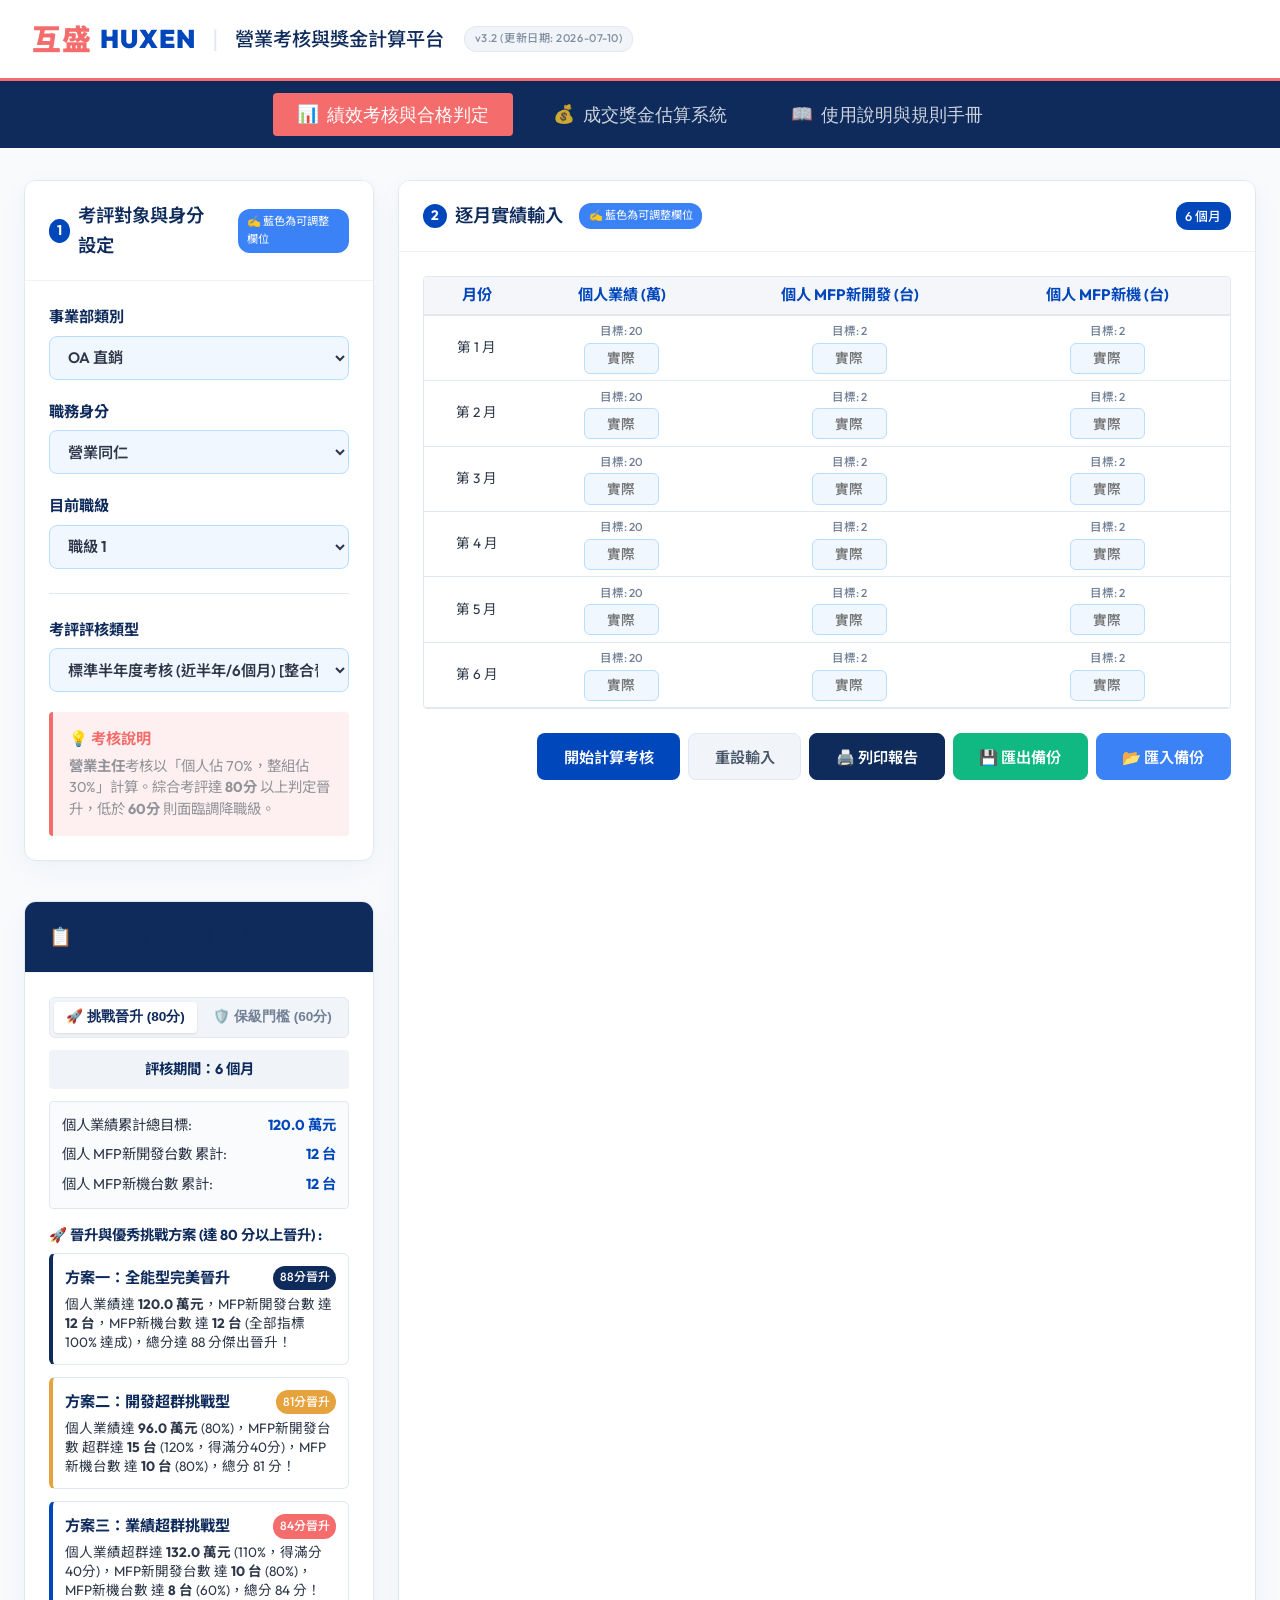
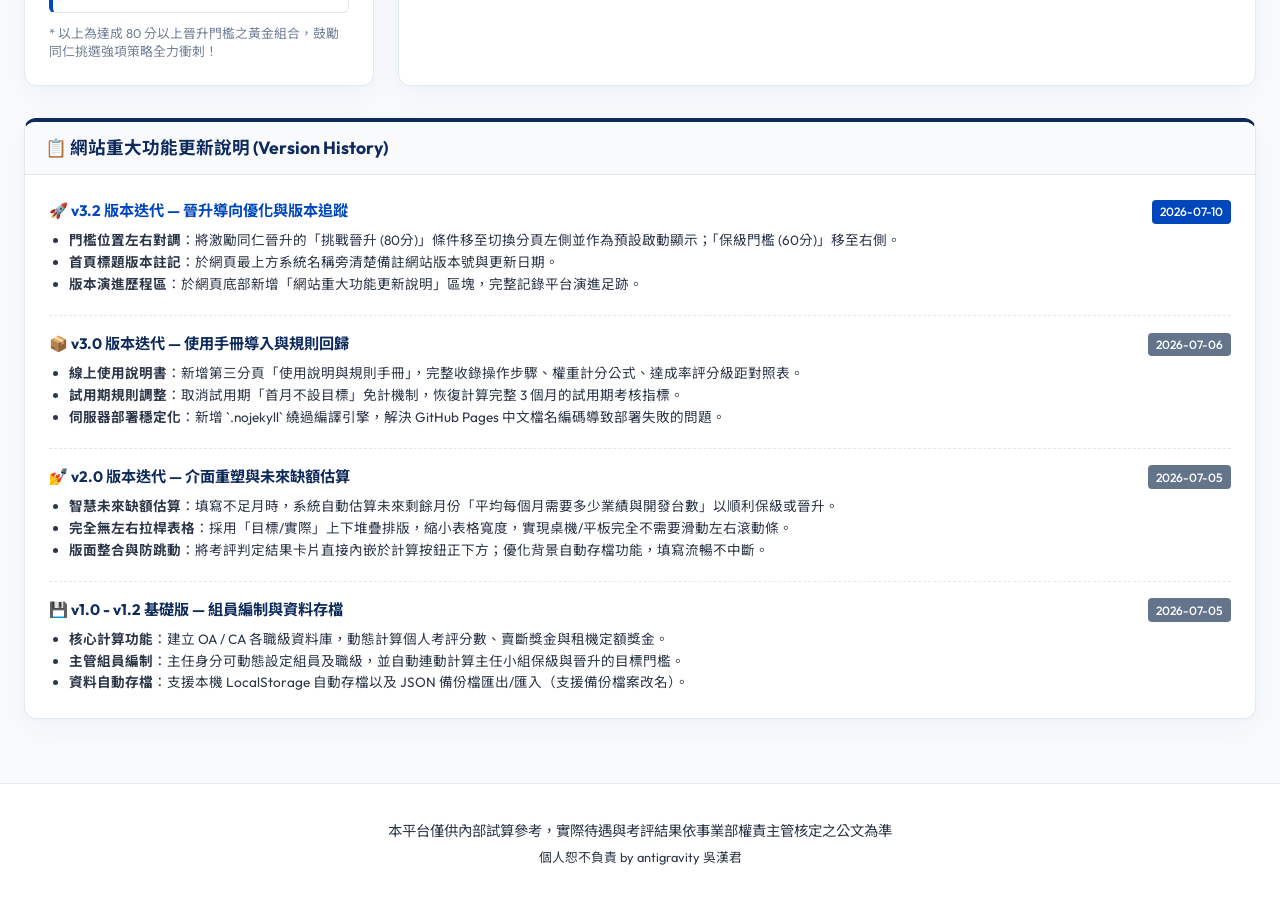
==== index.html @ 04dc38e5 "Feature: Color-code input/dropdown fields with soft blue background and borders, and add editable ba" ====
<!DOCTYPE html>
<html lang="zh-TW">
<head>
  <meta charset="UTF-8">
  <meta name="viewport" content="width=device-width, initial-scale=1.0">
  <title>互盛 HUXEN | 營業同仁成交獎金與績效考核計算平台</title>
  <!-- Google Fonts: Outfit & Noto Sans TC -->
  <link rel="preconnect" href="https://fonts.googleapis.com">
  <link rel="preconnect" href="https://fonts.gstatic.com" crossorigin>
  <link href="https://fonts.googleapis.com/css2?family=Noto+Sans+TC:wght@400;500;700&family=Outfit:wght@400;600;800&display=swap" rel="stylesheet">

  <!-- Vanilla CSS Stylesheet -->
  <link rel="stylesheet" href="style.css">
</head>
<body>

  <!-- Header -->
  <header class="app-header">
    <div class="header-container">
      <div class="brand">
        <!-- Aurora / Huxen Red & Blue Styled Logo -->
        <span class="logo-huxen">互盛</span>
        <span class="logo-group">HUXEN</span>
        <span class="logo-divider">|</span>
        <span class="logo-title">營業考核與獎金計算平台</span>
        <span class="logo-version">v3.2 (更新日期: 2026-07-10)</span>
      </div>
    </div>
  </header>


  <!-- Navigation Tabs -->
  <nav class="app-tabs">
    <button class="tab-btn active" onclick="switchTab('appraisal')">
      <span class="tab-icon">📊</span> 績效考核與合格判定
    </button>
    <button class="tab-btn" onclick="switchTab('commission')">
      <span class="tab-icon">💰</span> 成交獎金估算系統
    </button>
    <button class="tab-btn" onclick="switchTab('guide')">
      <span class="tab-icon">📖</span> 使用說明與規則手冊
    </button>
  </nav>


  <main class="app-content">
    
    <!-- Tab 1: Performance Appraisal -->
    <section id="tab-appraisal" class="tab-section active">
      <div class="grid-container">
        
        <!-- Left Panel Container (Stacks multiple cards) -->
        <div class="left-panel">
          <!-- Card 1: Configuration -->
          <div class="card config-card">
            <div class="card-header">
              <h3><span class="header-num">1</span> 考評對象與身分設定 <span class="badge" style="background-color: #3b82f6; font-size: 0.7rem; margin-left: 0.5rem; font-weight: normal; vertical-align: middle;">✍️ 藍色為可調整欄位</span></h3>
            </div>
            <div class="card-body">
              <!-- Channel / Role -->
              <div class="form-group">
                <label for="appr-channel">事業部類別</label>
                <select id="appr-channel" onchange="onAppraisalConfigChange()">
                  <option value="OA">OA 直銷</option>
                  <option value="CA">CA 直銷</option>
                </select>
              </div>
              
              <div class="form-group">
                <label for="appr-role">職務身分</label>
                <select id="appr-role" onchange="onAppraisalConfigChange()">
                  <option value="sales">營業同仁</option>
                  <option value="supervisor">營業主任</option>
                </select>
              </div>

              <div class="form-group">
                <label for="appr-level">目前職級</label>
                <select id="appr-level" onchange="onAppraisalConfigChange()">
                  <!-- Dynamic based on role -->
                </select>
              </div>

              <!-- Supervisor Team Members Config (Only visible when role is supervisor) -->
              <div id="supervisor-team-config-wrap" style="display: none; margin-top: 1.25rem;">
                <label style="display: block; font-weight: 700; margin-bottom: 0.5rem; color: var(--navy); font-size: 0.95rem;">營業組員編制設定</label>
                <div id="team-members-list" style="display: flex; flex-direction: column; gap: 0.5rem; margin-bottom: 0.75rem;">
                  <!-- Dynamic Member Rows -->
                </div>
                <button type="button" class="btn btn-secondary" onclick="addTeamMember()" style="padding: 0.35rem 0.75rem; font-size: 0.85rem; width: 100%;">＋ 新增組員 / 缺編</button>
              </div>

              <hr class="divider">


              <!-- Evaluation Mode -->
              <div class="form-group">
                <label for="appr-mode">考評評核類型</label>
                <select id="appr-mode" onchange="onAppraisalConfigChange()">
                  <option value="standard-6m">標準半年度考核 (近半年/6個月) [整合晉升與調降]</option>
                  <option value="promotion-sup">同仁晉升主任 (近三個月/3個月)</option>
                  <option value="probation">新員試用期評核 (近三個月/3個月)</option>
                </select>
              </div>


              <div class="note-box alert-note">
                <h4>💡 考核說明</h4>
                <p><strong>營業主任</strong>考核以「個人佔 70%，整組佔 30%」計算。綜合考評達 <strong>80分</strong> 以上判定晉升，低於 <strong>60分</strong> 則面臨調降職級。</p>
              </div>
            </div>
          </div>

          <!-- Card 2: Passing Condition Reference (Avoid Demotion) -->
          <div class="card ref-card mt-3">
            <div class="card-header bg-navy text-white">
              <h3>📋 考評指標合格與挑戰門檻</h3>
            </div>
            <div class="card-body" id="pass-conditions-content">
              <!-- Dynamically populated by JS -->
            </div>
          </div>
        </div>


        <!-- Middle input panel -->
        <div class="card input-card">
          <div class="card-header">
            <h3><span class="header-num">2</span> 逐月實績輸入 <span class="badge" style="background-color: #3b82f6; font-size: 0.7rem; margin-left: 0.5rem; font-weight: normal; vertical-align: middle;">✍️ 藍色為可調整欄位</span></h3>
            <span class="badge" id="month-count-badge">6 個月</span>
          </div>
          <div class="card-body">
            <span class="mobile-scroll-tip">👈 手機版可左右滑動表格輸入實績 👉</span>

            <div class="scroll-wrapper">
              <table class="input-table" id="appr-input-table">
                <thead>
                  <tr id="table-header-row">
                    <!-- Dynamic Headers -->
                  </tr>
                </thead>
                <tbody id="appr-input-tbody">
                  <!-- Dynamic Input Rows -->
                </tbody>
              </table>
            </div>

            <div class="action-bar" style="display: flex; align-items: center; gap: 0.5rem; flex-wrap: wrap;">
              <button class="btn btn-primary" onclick="calculateAppraisal()">開始計算考核</button>
              <button class="btn btn-secondary" onclick="resetAppraisalForm()">重設輸入</button>
              <button type="button" class="btn" onclick="window.print()" style="background-color: var(--navy); color: #ffffff; border-color: var(--navy); transform: none; box-shadow: none;">🖨️ 列印報告</button>
              <button type="button" class="btn btn-backup-export" onclick="exportDataToFile()">💾 匯出備份</button>
              <button type="button" class="btn btn-backup-import" onclick="triggerImportFile()">📂 匯入備份</button>
              <input type="file" id="import-file-input" style="display: none;" accept=".json" onchange="importDataFromFile(event)">
              <span id="save-status-msg" style="font-size: 0.85rem; color: #10b981; margin-left: 1rem; align-self: center; font-weight: bold; display: none;">✓ 已自動存檔</span>
            </div>

            <!-- Appraisal Result Area (Embedded directly below action buttons) -->
            <div id="appr-result-area" style="display: none; margin-top: 2rem; border-top: 1.5px solid var(--border-color); padding-top: 1.5rem;">
              <h3 style="margin-bottom: 1.5rem; color: var(--navy); font-size: 1.2rem; font-weight: 700; display: flex; align-items: center; gap: 0.5rem;">
                <span class="header-num" style="background-color: var(--brand-blue); color: white; border-radius: 50%; width: 24px; height: 24px; display: inline-flex; align-items: center; justify-content: center; font-size: 0.9rem;">3</span> 考評判定結果
              </h3>
              
              <!-- Score dashboard -->
              <div class="score-dashboard">
                <div class="score-circle">
                  <span class="score-val" id="res-total-score">0</span>
                  <span class="score-lbl">綜合考核得分</span>
                </div>
                <div class="decision-panel">
                  <div class="decision-title">考評判定結果</div>
                  <div class="decision-badge" id="res-decision-badge">--</div>
                  <div class="decision-desc" id="res-decision-desc"></div>
                </div>
              </div>

              <!-- Score breakdown detail -->
              <h4 class="section-title">指標得分明細</h4>
              <div class="metric-breakdown">
                
                <!-- Metric 1 -->
                <div class="metric-item">
                  <div class="metric-info">
                    <span class="metric-name">1. 業績達成率 (配分 40%)</span>
                    <span class="metric-score" id="res-m1-score">0 / 40 分</span>
                  </div>
                  <div class="metric-progress-container">
                    <div class="metric-progress-bar bg-blue" id="res-m1-progress" style="width: 0%"></div>
                  </div>
                  <div class="metric-details">
                    目標累計: <span id="res-m1-target">0</span> 萬 | 實際累計: <span id="res-m1-actual">0</span> 萬 (達成率: <span id="res-m1-rate">0%</span>)
                  </div>
                </div>

                <!-- Metric 2 -->
                <div class="metric-item">
                  <div class="metric-info">
                    <span class="metric-name" id="res-m2-name">2. MFP新開發台數達成率 (配分 40%)</span>
                    <span class="metric-score" id="res-m2-score">0 / 40 分</span>
                  </div>
                  <div class="metric-progress-container">
                    <div class="metric-progress-bar bg-orange" id="res-m2-progress" style="width: 0%"></div>
                  </div>
                  <div class="metric-details">
                    目標累計: <span id="res-m2-target">0</span> 台 | 實際累計: <span id="res-m2-actual">0</span> 台 (達成率: <span id="res-m2-rate">0%</span>)
                  </div>
                </div>

                <!-- Metric 3 -->
                <div class="metric-item">
                  <div class="metric-info">
                    <span class="metric-name" id="res-m3-name">3. MFP新機台數達成率 (配分 20%)</span>
                    <span class="metric-score" id="res-m3-score">0 / 20 分</span>
                  </div>
                  <div class="metric-progress-container">
                    <div class="metric-progress-bar bg-red" id="res-m3-progress" style="width: 0%"></div>
                  </div>
                  <div class="metric-details">
                    目標累計: <span id="res-m3-target">0</span> 台 | 實際累計: <span id="res-m3-actual">0</span> 台 (達成率: <span id="res-m3-rate">0%</span>)
                  </div>
                </div>

              </div>

              <!-- Weighted Breakdown (for supervisor) -->
              <div id="supervisor-weight-panel" class="note-box info-note" style="display: none;">
                <h4>👥 營業主任小組加權明細</h4>
                <p>個人考評分數: <strong id="res-personal-score">0</strong> 分 (權重 70% = <span id="res-personal-weighted">0</span> 分)</p>
                <p>小組考評分數: <strong id="res-group-score">0</strong> 分 (權重 30% = <span id="res-group-weighted">0</span> 分)</p>
                <p class="small text-muted">* 小組目標與實際為各月份組員(含主任)總和。</p>
              </div>

              <!-- Minimum Condition Checklist -->
              <h4 class="section-title">合格條件檢核</h4>
              <ul class="checklist">
                <li id="chk-score-80">
                  <span class="chk-icon"></span> 晉升標準: 近期分數達 80 分以上 (現狀: <span id="chk-score-80-val">0</span> 分)
                </li>
                <li id="chk-score-60">
                  <span class="chk-icon"></span> 降級警示: 分數低於 60 分將面臨降級 (現狀: <span id="chk-score-60-val">0</span> 分)
                </li>
                <li id="chk-probation-pass" style="display: none;">
                  <span class="chk-icon"></span> 試用正式任用: 分數達 80 分以上 (現狀: <span id="chk-prob-score-val">0</span> 分)
                </li>
              </ul>

              <!-- Future requirements estimation (only visible when partially filled) -->
              <div id="future-estimation-panel" style="display: none; margin-top: 1.5rem; padding: 1.25rem; background-color: #ecf5ff; border: 1px solid #dcdfe6; border-radius: 8px; border-left: 4px solid var(--brand-blue);">
                <h4 style="color: var(--brand-blue); margin-bottom: 0.5rem; display: flex; align-items: center; gap: 0.3rem; font-size: 1rem; font-weight: 600;">
                  <span>🔮 未來月份業績與台數缺額預估</span>
                </h4>
                <p style="font-size: 0.85rem; color: var(--text-dark); margin-bottom: 0.75rem;">
                  您目前已填寫了 <strong id="est-filled-months" class="text-primary" style="color: var(--brand-blue);">0</strong> 個月實績，剩餘 <strong id="est-rem-months" class="text-primary" style="color: var(--brand-blue);">0</strong> 個月。若要達到目標，剩餘月份平均每月需達成：
                </p>
                
                <div style="overflow-x: auto;">
                  <table style="width: 100%; border-collapse: collapse; font-size: 0.85rem; text-align: left; min-width: 500px;">
                    <thead>
                      <tr style="border-bottom: 2px solid #cbd5e1;">
                        <th style="padding: 0.5rem 0.2rem; color: var(--navy); font-weight: 600;">預估達成目標</th>
                        <th style="padding: 0.5rem 0.2rem; text-align: right; color: var(--brand-blue); font-weight: 600;">個人月均業績</th>
                        <th style="padding: 0.5rem 0.2rem; text-align: right; color: var(--brand-blue); font-weight: 600;">個人月均新開發</th>
                        <th style="padding: 0.5rem 0.2rem; text-align: right; color: var(--brand-blue); font-weight: 600;">個人月均新機</th>
                        <th class="est-group-th" style="padding: 0.5rem 0.2rem; text-align: right; color: var(--navy); font-weight: 600;">小組月均業績</th>
                        <th class="est-group-th" style="padding: 0.5rem 0.2rem; text-align: right; color: var(--navy); font-weight: 600;">小組月均新開發</th>
                        <th class="est-group-th" style="padding: 0.5rem 0.2rem; text-align: right; color: var(--navy); font-weight: 600;">小組月均新機</th>
                      </tr>
                    </thead>
                    <tbody>
                      <tr style="border-bottom: 1px solid #e2e8f0;">
                        <td style="padding: 0.6rem 0.2rem; font-weight: bold; color: var(--brand-blue);">🎯 100% 滿分目標</td>
                        <td style="padding: 0.6rem 0.2rem; text-align: right; font-weight: bold;" id="est-100-s-sales">0 萬</td>
                        <td style="padding: 0.6rem 0.2rem; text-align: right; font-weight: bold;" id="est-100-s-dev">0 台</td>
                        <td style="padding: 0.6rem 0.2rem; text-align: right; font-weight: bold;" id="est-100-s-mach">0 台</td>
                        <td class="est-group-td" style="padding: 0.6rem 0.2rem; text-align: right; font-weight: bold;" id="est-100-g-sales">0 萬</td>
                        <td class="est-group-td" style="padding: 0.6rem 0.2rem; text-align: right; font-weight: bold;" id="est-100-g-dev">0 台</td>
                        <td class="est-group-td" style="padding: 0.6rem 0.2rem; text-align: right; font-weight: bold;" id="est-100-g-mach">0 台</td>
                      </tr>
                      <tr>
                        <td style="padding: 0.6rem 0.2rem; font-weight: bold; color: #e11d48;">🛡️ 60分 保級基本線 (均衡型)</td>
                        <td style="padding: 0.6rem 0.2rem; text-align: right; font-weight: bold; color: #e11d48;" id="est-60-s-sales">0 萬</td>
                        <td style="padding: 0.6rem 0.2rem; text-align: right; font-weight: bold; color: #e11d48;" id="est-60-s-dev">0 台</td>
                        <td style="padding: 0.6rem 0.2rem; text-align: right; font-weight: bold; color: #e11d48;" id="est-60-s-mach">0 台</td>
                        <td class="est-group-td" style="padding: 0.6rem 0.2rem; text-align: right; font-weight: bold; color: #e11d48;" id="est-60-g-sales">0 萬</td>
                        <td class="est-group-td" style="padding: 0.6rem 0.2rem; text-align: right; font-weight: bold; color: #e11d48;" id="est-60-g-dev">0 台</td>
                        <td class="est-group-td" style="padding: 0.6rem 0.2rem; text-align: right; font-weight: bold; color: #e11d48;" id="est-60-g-mach">0 台</td>
                      </tr>
                    </tbody>
                  </table>
                </div>
                <small style="display: block; margin-top: 0.6rem; color: var(--text-muted); font-size: 0.75rem; line-height: 1.4;">
                  * 註：當月只要有輸入任何一個實際數值，即視為該月已填寫；剩餘每月業績若算出來小於 0 則顯示 0 萬；台數皆採無條件進位整數；若為營業主任，小組包含組員與主任目標總加。
                </small>
              </div>

            </div>

          </div>
        </div>


      </div>
    </section>

    <!-- Tab 2: Commission Calculator -->
    <section id="tab-commission" class="tab-section">
      <div class="grid-container">
        
        <!-- Outright Sale Commission Card -->
        <div class="card outright-card">
          <div class="card-header bg-blue text-white">
            <h3>賣斷獎金估算 (單筆實績 x 獎金比率) <span class="badge" style="background-color: #3b82f6; font-size: 0.7rem; margin-left: 0.5rem; font-weight: normal; vertical-align: middle;">✍️ 藍色為可調整欄位</span></h3>
          </div>
          <div class="card-body">
            <div class="scroll-wrapper">
              <table class="item-table" id="outright-table">
                <thead>
                  <tr>
                    <th>交易編號</th>
                    <th>單筆實績 (元)</th>
                    <th>基本獎金比率 (%)</th>
                    <th>新開發顧客另加發比率 (%)</th>
                    <th>實績小計 (元)</th>
                    <th>小計獎金 (元)</th>
                    <th>操作</th>
                  </tr>
                </thead>
                <tbody id="outright-tbody">
                  <!-- Row items inserted dynamically -->
                </tbody>
              </table>
            </div>
            <button class="btn btn-secondary mt-3" onclick="addOutrightRow()">＋ 新增賣斷交易</button>
          </div>
        </div>

        <!-- Rental Commission Card -->
        <div class="card rental-card">
          <div class="card-header bg-orange text-white">
            <h3>租機獎金估算 (現有/新開發顧客定額機型獎金) <span class="badge" style="background-color: #3b82f6; font-size: 0.7rem; margin-left: 0.5rem; font-weight: normal; vertical-align: middle;">✍️ 藍色為可調整欄位</span></h3>
          </div>
          <div class="card-body">
            <div class="scroll-wrapper">
              <table class="item-table" id="rental-table">
                <thead>
                  <tr>
                    <th>交易編號</th>
                    <th>機型類別</th>
                    <th>速度與規格</th>
                    <th>顧客開發類型</th>
                    <th>租期條件</th>
                    <th>數量 (台)</th>
                    <th>單台定額獎金 (元)</th>
                    <th>小計獎金 (元)</th>
                    <th>操作</th>
                  </tr>
                </thead>
                <tbody id="rental-tbody">
                  <!-- Row items inserted dynamically -->
                </tbody>
              </table>
            </div>
            <div class="rental-actions">
              <button class="btn btn-secondary mt-3" onclick="addRentalRow()">＋ 新增租機交易</button>
              <div class="note-box alert-note mt-3">
                <small>⚠️ <strong>備註事項</strong>：大批採購 10 台(含)以上或特殊交易由主管個案核定；租期未達 36 期者，獎金將減半折算。</small>
              </div>
            </div>
          </div>
        </div>

        <!-- Total Commission Dashboard -->
        <div class="card total-card">
          <div class="card-header bg-red text-white">
            <h3>🏆 佣金與獎金總計結果</h3>
          </div>
          <div class="card-body text-center">
            <div class="total-commission-box">
              <div class="total-title">預估同仁成交總獎金</div>
              <div class="total-amount-display">NT$ <span id="com-total-amount">0</span></div>
            </div>
            <hr class="divider">
            <div class="commission-breakdown-summary">
              <p>賣斷交易總數: <strong id="com-outright-count">0</strong> 筆 | 賣斷獎金累計: NT$ <strong id="com-outright-total">0</strong></p>
              <p>租機交易台數: <strong id="com-rental-qty">0</strong> 台 | 租機獎金累計: NT$ <strong id="com-rental-total">0</strong></p>
            </div>
            <div class="action-bar-center mt-4">
              <button class="btn btn-secondary mr-2" onclick="resetCommissionForm()">全部重設</button>
              <button class="btn mr-2" onclick="window.print()" style="background-color: var(--navy); color: #ffffff; border-color: var(--navy); transform: none; box-shadow: none;">🖨️ 列印報告</button>
              <button class="btn btn-primary" onclick="calculateCommission()">計算總成交獎金</button>
            </div>
          </div>
        </div>

      </div>
    </section>

    <!-- Tab 3: Guide & Manual -->
    <section id="tab-guide" class="tab-section">
      <div class="card guide-card" style="max-width: 1000px; margin: 0 auto; margin-bottom: 2rem;">
        <div class="card-header bg-navy text-white">
          <h3>📖 互盛營業考核與獎金計算平台 使用說明書</h3>
        </div>
        <div class="card-body" style="padding: 2rem; line-height: 1.7; color: var(--text-dark);">
          
          <!-- Section 1: Overview -->
          <div style="margin-bottom: 2.5rem;">
            <h4 style="color: var(--brand-blue); border-left: 4px solid var(--brand-blue); padding-left: 0.6rem; font-size: 1.15rem; font-weight: 700; margin-bottom: 0.8rem;">
              🎯 平台設計宗旨
            </h4>
            <p style="font-size: 0.95rem;">
              本計算平台專為<strong>互盛（HUXEN）營業同仁與主管</strong>設計，旨在協助營業考核試算以及日常成交獎金的估算。透過整合級距評分表、提供晉升.合格門檻條件，提供一鍵式的判定與回饋，協助同仁提早規劃業績並掌握薪酬權益。
            </p>
          </div>

          <!-- Section 2: Step-by-Step Guide -->
          <div style="margin-bottom: 2.5rem;">
            <h4 style="color: var(--brand-blue); border-left: 4px solid var(--brand-blue); padding-left: 0.6rem; font-size: 1.15rem; font-weight: 700; margin-bottom: 1rem;">
              🚀 系統使用五步驟
            </h4>
            <div style="display: grid; grid-template-columns: repeat(auto-fit, minmax(280px, 1fr)); gap: 1rem;">
              
              <div class="note-box info-note" style="margin: 0; padding: 1rem; border-radius: 8px; border-left: 4px solid var(--brand-blue);">
                <strong style="color: var(--brand-blue); display: block; margin-bottom: 0.4rem; font-size: 0.95rem; font-weight: 700;">1. 身分與考評設定</strong>
                選擇您的「事業部類別」（OA / CA）、「職務身分」（營業同仁 / 主任）與「職級」，並根據考評目的設定評核類型。
              </div>

              <div class="note-box info-note" style="margin: 0; padding: 1rem; border-radius: 8px; border-left: 4px solid var(--brand-blue);">
                <strong style="color: var(--brand-blue); display: block; margin-bottom: 0.4rem; font-size: 0.95rem; font-weight: 700;">2. 確認保級門檻</strong>
                設定身分後，左方「保級免遭調降合格門檻」卡片會即時呈現出該職級在此考核期內對應的三大保級方案的個人與團隊業績要求。
              </div>

              <div class="note-box info-note" style="margin: 0; padding: 1rem; border-radius: 8px; border-left: 4px solid var(--brand-blue);">
                <strong style="color: var(--brand-blue); display: block; margin-bottom: 0.4rem; font-size: 0.95rem; font-weight: 700;">3. 逐月輸入實際實績</strong>
                在表格中填寫您每個月的「實際」值。上方的「目標」值會自動帶出。輸入時系統會於背景**自動存檔**，且畫面不會跳動。
              </div>

              <div class="note-box info-note" style="margin: 0; padding: 1rem; border-radius: 8px; border-left: 4px solid var(--brand-blue);">
                <strong style="color: var(--brand-blue); display: block; margin-bottom: 0.4rem; font-size: 0.95rem; font-weight: 700;">4. 一鍵計算判定與預估</strong>
                輸入完畢後點擊「開始計算考核」。系統將呈現總分與合格檢核，若填寫未滿期，還會顯示**「未來月份業績台數預估」**。
              </div>

            </div>
          </div>

          <!-- Section 3: Performance Criteria -->
          <div style="margin-bottom: 2.5rem;">
            <h4 style="color: var(--brand-blue); border-left: 4px solid var(--brand-blue); padding-left: 0.6rem; font-size: 1.15rem; font-weight: 700; margin-bottom: 1rem;">
              📊 績效考核計分標準與權重
            </h4>
            
            <div style="background: #f8fafc; padding: 1.25rem; border-radius: 8px; border: 1px solid var(--border-color); margin-bottom: 1.25rem;">
              <strong style="color: var(--navy); display: block; margin-bottom: 0.5rem; font-size: 0.95rem;">⚖️ 權重分配公式：</strong>
              <ul style="margin-left: 1.25rem; font-size: 0.9rem; display: flex; flex-direction: column; gap: 0.4rem; list-style-type: disc;">
                <li><strong>個人指標權重</strong>：業績達成率 (配分 40%)、新開發台數達成率 (配分 40%)、新機台數達成率 (配分 20%)。</li>
                <li><strong>職務身分權重</strong>：
                  <ul style="margin-left: 1.25rem; list-style-type: circle; margin-top: 0.25rem;">
                    <li><strong>營業同仁</strong>：總考核分數 = 個人指標得分。</li>
                    <li><strong>營業主任</strong>：總考核分數 = 個人得分 * 70% + 小組得分 * 30%。(註：小組目標與實際為全組組員之加總)</li>
                  </ul>
                </li>
              </ul>
            </div>

            <div style="overflow-x: auto;">
              <table style="width: 100%; border-collapse: collapse; font-size: 0.85rem; text-align: center; min-width: 600px; border: 1px solid var(--border-color);">
                <thead>
                  <tr style="background-color: var(--navy); color: white; font-weight: bold;">
                    <th style="padding: 0.6rem;">達成率區間</th>
                    <th style="padding: 0.6rem;">指標一：業績得分 (配分 40)</th>
                    <th style="padding: 0.6rem;">指標二：新開發得分 (配分 40)</th>
                    <th style="padding: 0.6rem;">指標三：新機得分 (配分 20)</th>
                  </tr>
                </thead>
                <tbody>
                  <tr style="border-bottom: 1px solid #e2e8f0;">
                    <td style="padding: 0.6rem; font-weight: bold;">超額達成 (110%~120%+)</td>
                    <td style="padding: 0.6rem; color: var(--brand-blue); font-weight: bold;">40 分 (達成率 &ge; 110%)</td>
                    <td style="padding: 0.6rem; color: var(--brand-blue); font-weight: bold;">40 分 (達成率 &ge; 120%)</td>
                    <td style="padding: 0.6rem; color: var(--brand-blue); font-weight: bold;">20 分 (達成率 &ge; 120%)</td>
                  </tr>
                  <tr style="border-bottom: 1px solid #e2e8f0; background-color: #f8fafc;">
                    <td style="padding: 0.6rem; font-weight: bold;">100% 完美達成</td>
                    <td style="padding: 0.6rem;">35 分</td>
                    <td style="padding: 0.6rem;">35 分</td>
                    <td style="padding: 0.6rem;">18 分</td>
                  </tr>
                  <tr style="border-bottom: 1px solid #e2e8f0;">
                    <td style="padding: 0.6rem; font-weight: bold;">80% ~ 90% 區間</td>
                    <td style="padding: 0.6rem;">30 分 (90%) / 25 分 (80%)</td>
                    <td style="padding: 0.6rem;">30 分 (80%)</td>
                    <td style="padding: 0.6rem;">16 分 (80%)</td>
                  </tr>
                  <tr style="border-bottom: 1px solid #e2e8f0; background-color: #f8fafc;">
                    <td style="padding: 0.6rem; font-weight: bold;">60% ~ 70% 區間</td>
                    <td style="padding: 0.6rem; color: #e11d48;">20 分 (未達 80%)</td>
                    <td style="padding: 0.6rem;">25 分 (60%)</td>
                    <td style="padding: 0.6rem;">14 分 (60%)</td>
                  </tr>
                  <tr style="border-bottom: 1px solid #e2e8f0;">
                    <td style="padding: 0.6rem; font-weight: bold;">未達 60% 門檻</td>
                    <td style="padding: 0.6rem; color: #e11d48; font-weight: bold;">20 分 (未達 80% 皆為最低得分)</td>
                    <td style="padding: 0.6rem; color: #e11d48; font-weight: bold;">20 分 (未達 60%)</td>
                    <td style="padding: 0.6rem; color: #e11d48; font-weight: bold;">12 分 (未達 60%)</td>
                  </tr>
                </tbody>
              </table>
            </div>
          </div>

          <!-- Section 4: Backup Policies -->
          <div style="margin-bottom: 1.5rem;">
            <h4 style="color: var(--brand-blue); border-left: 4px solid var(--brand-blue); padding-left: 0.6rem; font-size: 1.15rem; font-weight: 700; margin-bottom: 0.8rem;">
              💾 資料備份、還原與隱私安全
            </h4>
            <p style="font-size: 0.95rem; margin-bottom: 0.6rem;">
              為了最大化便利性與資料安全，平台採用以下備份機制：
            </p>
            <ul style="margin-left: 1.25rem; font-size: 0.9rem; display: flex; flex-direction: column; gap: 0.4rem; list-style-type: disc;">
              <li><strong>瀏覽器自動存檔</strong>：只要您輸入任何資料，系統便會自動將其保存在您的本機瀏覽器（LocalStorage）中。即使您關閉瀏覽器或重新整理，資料也不會遺失。</li>
              <li><strong>JSON 檔案備份與還原</strong>：點擊「匯出備份」即可將目前輸入的所有考評與獎金數據下載為一個備份檔案（.json）。下次使用時點選「匯入備份」即可完美復原。</li>
              <li><strong>完美支援檔案改名</strong>：為了方便檔案管理，您可以自由更改匯出的備份檔案名稱（例如改為 `2026-07_Jeff特考.json`），系統在匯入時依然能夠完美解析資料。</li>
              <li><strong>100% 隱私保護</strong>：本系統為純前端應用程式，所有計算與存檔皆在您自己的電腦瀏覽器中完成，**絕不會上傳任何個資或業績數據至任何外部伺服器**，請放心使用。</li>
            </ul>
          </div>

        </div>
      </div>
    </section>

  </main>

  <!-- Version Changelog Section -->
  <section class="changelog-section" style="max-width: 1400px; margin: 0 auto 3rem auto; padding: 0 1.5rem;">
    <div class="card" style="border-top: 4px solid var(--navy);">
      <div class="card-header bg-light" style="background-color: #f8fafc; border-bottom: 1px solid var(--border-color); padding: 0.75rem 1.25rem;">
        <h3 style="font-size: 1.1rem; color: var(--navy); display: flex; align-items: center; gap: 0.5rem; margin: 0; font-weight: 700;">
          📋 網站重大功能更新說明 (Version History)
        </h3>
      </div>
      <div class="card-body" style="padding: 1.5rem; font-size: 0.85rem; line-height: 1.6; color: var(--text-dark);">
        <div class="changelog-timeline" style="display: flex; flex-direction: column; gap: 1.25rem;">
          
          <div class="changelog-item">
            <div style="display: flex; justify-content: space-between; align-items: center; margin-bottom: 0.4rem;">
              <strong style="font-size: 0.95rem; color: var(--brand-blue); font-weight: 700;">🚀 v3.2 版本迭代 — 晉升導向優化與版本追蹤</strong>
              <span class="badge" style="background-color: var(--brand-blue); color: white; padding: 0.15rem 0.5rem; border-radius: 4px; font-weight: 500; font-size: 0.75rem;">2026-07-10</span>
            </div>
            <ul style="margin-left: 1.25rem; list-style-type: disc;">
              <li><strong>門檻位置左右對調</strong>：將激勵同仁晉升的「挑戰晉升 (80分)」條件移至切換分頁左側並作為預設啟動顯示；「保級門檻 (60分)」移至右側。</li>
              <li><strong>首頁標題版本註記</strong>：於網頁最上方系統名稱旁清楚備註網站版本號與更新日期。</li>
              <li><strong>版本演進歷程區</strong>：於網頁底部新增「網站重大功能更新說明」區塊，完整記錄平台演進足跡。</li>
            </ul>
          </div>

          <div class="changelog-item" style="border-top: 1px dashed #e2e8f0; padding-top: 1rem;">
            <div style="display: flex; justify-content: space-between; align-items: center; margin-bottom: 0.4rem;">
              <strong style="font-size: 0.95rem; color: var(--navy); font-weight: 700;">📦 v3.0 版本迭代 — 使用手冊導入與規則回歸</strong>
              <span class="badge" style="background-color: #64748b; color: white; padding: 0.15rem 0.5rem; border-radius: 4px; font-weight: 500; font-size: 0.75rem;">2026-07-06</span>
            </div>
            <ul style="margin-left: 1.25rem; list-style-type: disc;">
              <li><strong>線上使用說明書</strong>：新增第三分頁「使用說明與規則手冊」，完整收錄操作步驟、權重計分公式、達成率評分級距對照表。</li>
              <li><strong>試用期規則調整</strong>：取消試用期「首月不設目標」免計機制，恢復計算完整 3 個月的試用期考核指標。</li>
              <li><strong>伺服器部署穩定化</strong>：新增 `.nojekyll` 繞過編譯引擎，解決 GitHub Pages 中文檔名編碼導致部署失敗的問題。</li>
            </ul>
          </div>

          <div class="changelog-item" style="border-top: 1px dashed #e2e8f0; padding-top: 1rem;">
            <div style="display: flex; justify-content: space-between; align-items: center; margin-bottom: 0.4rem;">
              <strong style="font-size: 0.95rem; color: var(--navy); font-weight: 700;">💅 v2.0 版本迭代 — 介面重塑與未來缺額估算</strong>
              <span class="badge" style="background-color: #64748b; color: white; padding: 0.15rem 0.5rem; border-radius: 4px; font-weight: 500; font-size: 0.75rem;">2026-07-05</span>
            </div>
            <ul style="margin-left: 1.25rem; list-style-type: disc;">
              <li><strong>智慧未來缺額估算</strong>：填寫不足月時，系統自動估算未來剩餘月份「平均每個月需要多少業績與開發台數」以順利保級或晉升。</li>
              <li><strong>完全無左右拉桿表格</strong>：採用「目標/實際」上下堆疊排版，縮小表格寬度，實現桌機/平板完全不需要滑動左右滾動條。</li>
              <li><strong>版面整合與防跳動</strong>：將考評判定結果卡片直接內嵌於計算按鈕正下方；優化背景自動存檔功能，填寫流暢不中斷。</li>
            </ul>
          </div>

          <div class="changelog-item" style="border-top: 1px dashed #e2e8f0; padding-top: 1rem;">
            <div style="display: flex; justify-content: space-between; align-items: center; margin-bottom: 0.4rem;">
              <strong style="font-size: 0.95rem; color: var(--navy); font-weight: 700;">💾 v1.0 - v1.2 基礎版 — 組員編制與資料存檔</strong>
              <span class="badge" style="background-color: #64748b; color: white; padding: 0.15rem 0.5rem; border-radius: 4px; font-weight: 500; font-size: 0.75rem;">2026-07-05</span>
            </div>
            <ul style="margin-left: 1.25rem; list-style-type: disc;">
              <li><strong>核心計算功能</strong>：建立 OA / CA 各職級資料庫，動態計算個人考評分數、賣斷獎金與租機定額獎金。</li>
              <li><strong>主管組員編制</strong>：主任身分可動態設定組員及職級，並自動連動計算主任小組保級與晉升的目標門檻。</li>
              <li><strong>資料自動存檔</strong>：支援本機 LocalStorage 自動存檔以及 JSON 備份檔匯出/匯入（支援備份檔案改名）。</li>
            </ul>
          </div>

        </div>
      </div>
    </div>
  </section>

  <!-- Footer -->
  <footer class="app-footer-bar">
    <div class="footer-container">
      <p>本平台僅供內部試算參考，實際待遇與考評結果依事業部權責主管核定之公文為準</p>
      <p class="small text-muted">個人恕不負責 by antigravity 吳漢君</p>
    </div>
  </footer>


  <!-- Vanilla JS Logic -->
  <script src="app.js"></script>
</body>
</html>
---- style.css ----
/* Style System based on https://www.eosasc.com.tw/ (Huxen / Aurora style) */
@import url('https://fonts.googleapis.com/css2?family=Noto+Sans+TC:wght@400;500;700&family=Outfit:wght@400;600;800&display=swap');

:root {
  --brand-blue: #0047bb;      /* 互盛皇家藍 */
  --brand-red: #f56c6c;       /* 震旦經典紅 (改為更柔和的高雅紅) */
  --brand-red-hover: #dd6161;
  --brand-blue-hover: #003691;
  --navy: #0e2b5c;            /* 深海軍藍 */
  --bg-color: #f8fafc;        /* 淺藍灰背景，增加呼吸感與高級感 */
  --card-bg: #ffffff;
  --text-dark: #2d3748;       /* 柔和深色字 */
  --text-muted: #718096;      /* 輔助文字 */
  --border-color: #e2e8f0;    /* 淺色細框線 */
  --border-radius: 12px;      /* 增加圓角到 12px 使其更柔和 */
  
  --success: #67c23a;         /* 更優雅的綠色 */
  --warning: #e6a23c;         /* 更溫和的橘黃色 */
  --danger: #f56c6c;
  --info: #909399;
}

* {
  box-sizing: border-box;
  margin: 0;
  padding: 0;
}

body {
  font-family: 'Outfit', 'Noto Sans TC', -apple-system, BlinkMacSystemFont, "Segoe UI", Roboto, Helvetica, Arial, sans-serif;
  background-color: var(--bg-color);
  color: var(--text-dark);
  line-height: 1.6;
}


/* Header */
.app-header {
  background-color: #ffffff;
  border-bottom: 3px solid var(--brand-red);
  padding: 1rem 2rem;
  position: sticky;
  top: 0;
  z-index: 100;
  box-shadow: 0 2px 8px rgba(0, 0, 0, 0.06);
}

.header-container {
  max-width: 1400px;
  margin: 0 auto;
  display: flex;
  justify-content: space-between;
  align-items: center;
}

.brand {
  display: flex;
  align-items: center;
  gap: 0.5rem;
}

.logo-huxen {
  color: var(--brand-red);
  font-weight: 900;
  font-size: 1.8rem;
  letter-spacing: 1px;
}

.logo-group {
  color: var(--brand-blue);
  font-weight: 900;
  font-size: 1.6rem;
  letter-spacing: 1px;
}

.logo-divider {
  color: var(--border-color);
  font-size: 1.5rem;
  margin: 0 0.5rem;
}

.logo-title {
  font-weight: 500;
  color: var(--navy);
  font-size: 1.2rem;
}

.logo-version {
  font-size: 0.7rem;
  color: rgba(100, 116, 139, 0.8);
  background-color: #f1f5f9;
  border: 1px solid var(--border-color);
  padding: 0.2rem 0.6rem;
  border-radius: 12px;
  margin-left: 0.75rem;
  font-weight: 500;
  display: inline-block;
  vertical-align: middle;
  letter-spacing: 0.05em;
}


.nav-link {
  color: var(--brand-blue);
  text-decoration: none;
  font-weight: 500;
  font-size: 0.95rem;
  transition: color 0.2s;
}

.nav-link:hover {
  color: var(--brand-red);
}

/* Tabs */
.app-tabs {
  background-color: var(--navy);
  display: flex;
  justify-content: center;
  gap: 1rem;
  padding: 0.75rem 1rem;
}

.tab-btn {
  background: transparent;
  border: none;
  color: rgba(255, 255, 255, 0.8);
  padding: 0.6rem 1.5rem;
  font-size: 1.1rem;
  font-weight: 500;
  cursor: pointer;
  border-radius: 4px;
  transition: all 0.3s;
  display: flex;
  align-items: center;
  gap: 0.5rem;
}

.tab-btn:hover {
  color: #ffffff;
  background-color: rgba(255, 255, 255, 0.1);
}

.tab-btn.active {
  color: #ffffff;
  background-color: var(--brand-red);
}

/* Main Layout */
.app-content {
  max-width: 1400px;
  margin: 2rem auto;
  padding: 0 1.5rem;
  min-height: 70vh;
}

.tab-section {
  display: none;
}

.tab-section.active {
  display: block;
  animation: fadeIn 0.4s ease-in-out;
}

@keyframes fadeIn {
  from { opacity: 0; transform: translateY(10px); }
  to { opacity: 1; transform: translateY(0); }
}

/* Grid & Cards */
.grid-container {
  display: grid;
  grid-template-columns: 1fr;
  gap: 1.5rem;
}

/* Tab 1 Grid Structure - Default is vertical stack on mobile */
#tab-appraisal .grid-container {
  grid-template-columns: 1fr;
}

/* Desktop Grid Structure */
@media (min-width: 992px) {
  #tab-appraisal .grid-container {
    grid-template-columns: 350px 1fr;
  }
  
  /* When result is displayed, keep two columns */
  #tab-appraisal.has-result .grid-container {
    grid-template-columns: 350px 1fr;
  }
}


.left-panel {
  display: flex;
  flex-direction: column;
  gap: 1.5rem;
}

/* 保級及格條件樣式 */
/* 參考門檻切換頁籤 */
.ref-tab-toggle {
  display: flex;
  gap: 0.25rem;
  margin-bottom: 0.75rem;
  background-color: #f1f5f9;
  padding: 0.25rem;
  border-radius: 6px;
  border: 1px solid var(--border-color);
}

.ref-tab-btn {
  flex: 1;
  border: none;
  background: none;
  padding: 0.4rem;
  font-size: 0.85rem;
  font-weight: 700;
  color: var(--text-muted);
  border-radius: 4px;
  cursor: pointer;
  transition: all 0.2s ease;
  text-align: center;
}

.ref-tab-btn:hover {
  color: var(--navy);
  background-color: rgba(255, 255, 255, 0.5);
}

.ref-tab-btn.active {
  background-color: #ffffff;
  color: var(--navy);
  box-shadow: 0 1px 3px rgba(0,0,0,0.1);
}

.ref-period-desc {
  font-size: 0.9rem;
  color: var(--navy);
  font-weight: bold;
  background-color: #f0f4f8;
  padding: 0.5rem;
  border-radius: 4px;
  margin-bottom: 0.75rem;
  text-align: center;
}

.ref-target-list {
  list-style: none;
  padding: 0;
  margin-bottom: 1rem;
  font-size: 0.9rem;
  background-color: #fafbfc;
  padding: 0.75rem;
  border: 1px solid var(--border-color);
  border-radius: 4px;
}

.ref-target-list li {
  margin-bottom: 0.4rem;
  display: flex;
  justify-content: space-between;
}

.ref-target-list li:last-child {
  margin-bottom: 0;
}

.ref-target-list strong {
  color: var(--brand-blue);
}

.ref-scheme-card {
  border: 1px solid #e2e8f0;
  border-radius: 6px;
  padding: 0.75rem;
  margin-bottom: 0.75rem;
  background-color: #ffffff;
  transition: transform 0.2s, box-shadow 0.2s;
}

.ref-scheme-card:hover {
  transform: translateY(-2px);
  box-shadow: 0 4px 8px rgba(0, 0, 0, 0.05);
}

.ref-scheme-card.sales-focus {
  border-left: 4px solid var(--brand-blue);
}

.ref-scheme-card.qty-focus {
  border-left: 4px solid var(--warning);
}

.ref-scheme-card.balanced-focus {
  border-left: 4px solid var(--success);
}

.ref-scheme-title {
  font-size: 0.95rem;
  font-weight: bold;
  margin-bottom: 0.3rem;
  color: var(--navy);
  display: flex;
  justify-content: space-between;
}

.ref-scheme-title .badge {
  font-size: 0.75rem;
  padding: 0.1rem 0.4rem;
}

.ref-scheme-desc {
  font-size: 0.85rem;
  color: var(--text-dark);
  line-height: 1.4;
}

.ref-note {
  font-size: 0.8rem;
  color: var(--text-muted);
  line-height: 1.4;
  margin-top: 0.5rem;
}


.card {
  background-color: var(--card-bg);
  border: 1px solid var(--border-color);
  border-radius: var(--border-radius);
  box-shadow: 0 10px 30px rgba(0, 71, 187, 0.04), 0 1px 8px rgba(0, 0, 0, 0.02);
  overflow: hidden;
  display: flex;
  flex-direction: column;
  transition: transform 0.3s ease, box-shadow 0.3s ease;
}

.card-header {
  padding: 1.25rem 1.5rem;
  border-bottom: 1px solid #f0f2f5;
  background-color: #ffffff;
  display: flex;
  justify-content: space-between;
  align-items: center;
}

.card-header h3 {
  font-size: 1.15rem;
  color: var(--navy);
  font-weight: 600;
  display: flex;
  align-items: center;
  gap: 0.5rem;
}

.header-num {
  background-color: var(--brand-blue);
  color: #ffffff;
  width: 24px;
  height: 24px;
  border-radius: 50%;
  display: inline-flex;
  justify-content: center;
  align-items: center;
  font-size: 0.85rem;
  font-weight: 700;
}

.card-body {
  padding: 1.5rem;
  flex: 1;
}

/* Form Styles */
.form-group {
  margin-bottom: 1.25rem;
}

.form-group label {
  display: block;
  font-weight: 700;
  margin-bottom: 0.4rem;
  color: var(--navy);
  font-size: 0.95rem;
}

.form-group select,
.form-group input[type="text"],
.form-group input[type="number"] {
  width: 100%;
  padding: 0.65rem 0.85rem;
  border: 1.5px solid #b9ddff;
  border-radius: 8px;
  font-size: 0.95rem;
  outline: none;
  background-color: #f0f7ff;
  color: var(--text-dark);
  font-weight: 600;
  font-family: inherit;
  transition: all 0.2s ease-in-out;
}

.form-group select:hover,
.form-group input[type="text"]:hover,
.form-group input[type="number"]:hover {
  background-color: #e0f0ff;
  border-color: #79bbff;
}

.form-group select:focus,
.form-group input[type="text"]:focus,
.form-group input[type="number"]:focus {
  border-color: var(--brand-blue);
  background-color: #ffffff;
  box-shadow: 0 0 0 3px rgba(0, 71, 187, 0.18);
}


.checkbox-group {
  display: flex;
  align-items: flex-start;
  gap: 0.5rem;
  background-color: #fcf8e3;
  padding: 0.75rem;
  border-radius: 4px;
  border: 1px solid #faebcc;
}

.checkbox-group input[type="checkbox"] {
  margin-top: 0.3rem;
  transform: scale(1.1);
  cursor: pointer;
}

.checkbox-group label {
  cursor: pointer;
  line-height: 1.4;
  font-size: 0.9rem;
}

.divider {
  border: 0;
  border-top: 1px solid var(--border-color);
  margin: 1.5rem 0;
}

/* Tables */
.scroll-wrapper {
  overflow-x: auto;
  margin-bottom: 1rem;
  border: 1px solid var(--border-color);
  border-radius: 4px;
}

.input-table, .item-table {
  width: 100%;
  border-collapse: collapse;
  text-align: left;
  font-size: 0.95rem;
}

.input-table th, .item-table th {
  background-color: #f4f6f9;
  color: var(--brand-blue);
  font-weight: 700;
  padding: 0.8rem 1rem;
  border-bottom: 2px solid var(--border-color);
  white-space: nowrap;
}

.input-table td, .item-table td {
  padding: 0.8rem 1rem;
  border-bottom: 1px solid var(--border-color);
  vertical-align: middle;
}

.input-table tbody tr:hover, .item-table tbody tr:hover {
  background-color: #fafbfc;
}

.input-table input[type="number"],
.item-table input[type="number"],
.item-table select {
  padding: 0.45rem 0.7rem;
  border: 1.5px solid #b9ddff;
  border-radius: 6px;
  width: 100px;
  text-align: right;
  outline: none;
  background-color: #f0f7ff;
  color: var(--text-dark);
  font-weight: 600;
  font-family: inherit;
  transition: all 0.2s ease-in-out;
}

.input-table input[type="number"]:hover,
.item-table input[type="number"]:hover,
.item-table select:hover {
  background-color: #e0f0ff;
  border-color: #79bbff;
}

.input-table input[type="number"]:focus,
.item-table input[type="number"]:focus,
.item-table select:focus {
  border-color: var(--brand-blue);
  background-color: #ffffff;
  box-shadow: 0 0 0 3px rgba(0, 71, 187, 0.18);
}


.input-table input.read-only-target,
.input-table td.read-only-target-td {
  background-color: #f1f3f5;
  color: #718096;
  font-weight: 600;
}

.input-table input.read-only-target {
  border-color: transparent;
  cursor: not-allowed;
}


/* Badge */
.badge {
  background-color: var(--brand-blue);
  color: #ffffff;
  padding: 0.25rem 0.6rem;
  border-radius: 12px;
  font-size: 0.8rem;
  font-weight: 500;
}

/* Note Boxes */
.note-box {
  padding: 1rem;
  border-radius: 4px;
  font-size: 0.9rem;
  margin-top: 1rem;
  line-height: 1.5;
}

.alert-note {
  background-color: #fef0f0;
  border-left: 4px solid var(--brand-red);
  color: #909399;
}

.alert-note h4 {
  color: var(--brand-red);
  font-size: 0.95rem;
  font-weight: 700;
  margin-bottom: 0.3rem;
}

.info-note {
  background-color: #ecf5ff;
  border-left: 4px solid var(--brand-blue);
  color: #606266;
}

.info-note h4 {
  color: var(--brand-blue);
  font-size: 0.95rem;
  font-weight: 700;
  margin-bottom: 0.3rem;
}

/* Buttons */
.btn {
  padding: 0.7rem 1.6rem;
  font-size: 0.95rem;
  font-weight: 600;
  border-radius: 8px;
  cursor: pointer;
  border: 1px solid transparent;
  transition: all 0.25s ease-in-out;
  display: inline-flex;
  align-items: center;
  justify-content: center;
  font-family: inherit;
  gap: 0.5rem;
}

.btn:active {
  transform: scale(0.97);
}

.btn-primary {
  background-color: var(--brand-blue);
  color: #ffffff;
}

.btn-primary:hover {
  background-color: var(--brand-blue-hover);
  transform: translateY(-1px);
  box-shadow: 0 4px 12px rgba(0, 71, 187, 0.15);
}

.btn-secondary {
  background-color: #f1f5f9;
  color: #475569;
  border-color: #e2e8f0;
}

.btn-secondary:hover {
  background-color: #e2e8f0;
  color: #1e293b;
  transform: translateY(-1px);
}

.btn-danger {
  background-color: var(--danger);
  color: #ffffff;
  padding: 0.4rem 0.8rem;
  font-size: 0.85rem;
}

.btn-danger:hover {
  background-color: #a02d22;
}

.action-bar {
  display: flex;
  justify-content: flex-end;
  gap: 1rem;
  margin-top: 1.5rem;
}

.action-bar-center {
  display: flex;
  justify-content: center;
  gap: 1rem;
}

/* Dashboard Score Results */
.result-card {
  grid-column: 1 / -1;
  animation: fadeIn 0.4s ease-in-out;
}

#appr-result-area {
  animation: fadeIn 0.5s ease-out;
}

.bg-navy {
  background-color: var(--navy) !important;
}

.text-white {
  color: #ffffff !important;
}

.score-dashboard {
  display: flex;
  flex-direction: column;
  align-items: center;
  justify-content: center;
  gap: 2rem;
  padding: 1.5rem;
  background-color: #f8fafc;
  border-radius: 8px;
  border: 1px solid var(--border-color);
  margin-bottom: 2rem;
}

@media (min-width: 768px) {
  .score-dashboard {
    flex-direction: row;
    justify-content: space-around;
  }
}

.score-circle {
  width: 160px;
  height: 160px;
  border-radius: 50%;
  background: radial-gradient(circle, #ffffff 60%, #e2e8f0 100%);
  border: 8px solid var(--brand-blue);
  display: flex;
  flex-direction: column;
  justify-content: center;
  align-items: center;
  box-shadow: 0 6px 16px rgba(0, 71, 187, 0.15);
}

.score-val {
  font-size: 3rem;
  font-weight: 900;
  color: var(--brand-blue);
  line-height: 1;
}

.score-lbl {
  font-size: 0.85rem;
  font-weight: 700;
  color: var(--text-muted);
  margin-top: 0.3rem;
}

.decision-panel {
  text-align: center;
  max-width: 350px;
}

.decision-title {
  font-weight: 700;
  color: var(--navy);
  font-size: 1.1rem;
  margin-bottom: 0.5rem;
}

.decision-badge {
  display: inline-block;
  padding: 0.5rem 2rem;
  font-size: 1.8rem;
  font-weight: 900;
  border-radius: 30px;
  color: #ffffff;
  box-shadow: 0 4px 10px rgba(0, 0, 0, 0.1);
  margin-bottom: 0.8rem;
  text-shadow: 1px 1px 2px rgba(0,0,0,0.15);
}

.decision-badge.pass {
  background-color: var(--success);
}

.decision-badge.warning {
  background-color: var(--warning);
}

.decision-badge.fail {
  background-color: var(--danger);
}

.decision-desc {
  font-size: 0.95rem;
  color: var(--text-dark);
  font-weight: 500;
}

/* Metric breakdowns */
.section-title {
  font-size: 1.1rem;
  color: var(--navy);
  border-left: 4px solid var(--brand-red);
  padding-left: 0.5rem;
  margin-bottom: 1.2rem;
  font-weight: 700;
}

.metric-breakdown {
  display: flex;
  flex-direction: column;
  gap: 1.25rem;
  margin-bottom: 2rem;
}

.metric-item {
  background-color: #ffffff;
  border: 1px solid var(--border-color);
  padding: 1rem;
  border-radius: 6px;
}

.metric-info {
  display: flex;
  justify-content: space-between;
  font-weight: 700;
  margin-bottom: 0.5rem;
  font-size: 0.95rem;
}

.metric-score {
  color: var(--brand-blue);
}

.metric-progress-container {
  height: 10px;
  background-color: #e4e7ed;
  border-radius: 5px;
  overflow: hidden;
  margin-bottom: 0.5rem;
}

.metric-progress-bar {
  height: 100%;
  border-radius: 5px;
  transition: width 0.6s ease-in-out;
}

.bg-blue { background-color: var(--brand-blue) !important; }
.bg-orange { background-color: var(--warning) !important; }
.bg-red { background-color: var(--brand-red) !important; }

.metric-details {
  font-size: 0.85rem;
  color: var(--text-muted);
}

/* Checklist */
.checklist {
  list-style: none;
  display: flex;
  flex-direction: column;
  gap: 0.75rem;
}

.checklist li {
  display: flex;
  align-items: center;
  gap: 0.75rem;
  padding: 0.75rem 1rem;
  border-radius: 4px;
  background-color: #fdfdfd;
  border: 1px solid var(--border-color);
  font-weight: 500;
  font-size: 0.95rem;
}

.checklist li.checked-pass {
  border-color: #c2e7b0;
  background-color: #f0f9eb;
  color: var(--success);
}

.checklist li.checked-pass .chk-icon::before {
  content: '✓';
  font-weight: bold;
}

.checklist li.checked-fail {
  border-color: #fbc4c4;
  background-color: #fef0f0;
  color: var(--danger);
}

.checklist li.checked-fail .chk-icon::before {
  content: '✗';
  font-weight: bold;
}

.chk-icon {
  width: 20px;
  height: 20px;
  border-radius: 50%;
  border: 2px solid currentColor;
  display: inline-flex;
  justify-content: center;
  align-items: center;
  font-size: 0.75rem;
}

/* TAB 2 Commission CSS */
#tab-commission .grid-container {
  grid-template-columns: 1fr;
}

@media (min-width: 1024px) {
  #tab-commission .grid-container {
    grid-template-columns: 1fr;
  }
}

.rental-actions {
  display: flex;
  flex-direction: column;
}

.total-commission-box {
  padding: 2rem;
  background-color: #fff5f5;
  border: 2px dashed var(--brand-red);
  border-radius: 8px;
  margin: 1rem auto 2rem;
  max-width: 500px;
}

.total-title {
  font-size: 1.2rem;
  color: var(--navy);
  font-weight: 700;
  margin-bottom: 0.5rem;
}

.total-amount-display {
  font-size: 3rem;
  font-weight: 900;
  color: var(--brand-red);
}

.commission-breakdown-summary {
  font-size: 1.1rem;
  color: var(--text-dark);
}

.commission-breakdown-summary p {
  margin: 0.5rem 0;
}

/* Utility margins */
.mt-3 { margin-top: 1rem !important; }
.mt-4 { margin-top: 1.5rem !important; }
.mr-2 { margin-right: 0.5rem !important; }

/* Footer bar */
.app-footer-bar {
  background-color: #ffffff;
  border-top: 1px solid var(--border-color);
  padding: 2rem 1rem;
  text-align: center;
  margin-top: 4rem;
}

.footer-container p {
  margin: 0.25rem 0;
  font-size: 0.9rem;
}

.small {
  font-size: 0.8rem !important;
}

/* Mobile scroll tip styling */
.mobile-scroll-tip {
  display: none;
  font-size: 0.85rem;
  color: var(--brand-red);
  font-weight: 700;
  margin-top: 0.4rem;
}

@media (max-width: 991px) {
  .mobile-scroll-tip {
    display: inline-block;
    width: 100%;
  }
}

/* Supervisor Team Composition CSS */
.team-member-row {
  display: flex;
  align-items: center;
  gap: 0.5rem;
  background-color: #f8fafc;
  padding: 0.4rem 0.6rem;
  border-radius: 4px;
  border: 1px solid var(--border-color);
}

.team-member-row span {
  font-size: 0.85rem;
  font-weight: bold;
  color: var(--navy);
  white-space: nowrap;
}

.team-member-row select {
  padding: 0.25rem 0.5rem !important;
  font-size: 0.85rem !important;
  height: auto !important;
  width: auto !important;
  flex: 1;
}

.btn-delete-member {
  background: transparent;
  border: none;
  color: var(--brand-red);
  cursor: pointer;
  font-weight: bold;
  font-size: 1.1rem;
  padding: 0 0.25rem;
  line-height: 1;
  transition: color 0.2s;
}

.btn-delete-member:hover {
  color: var(--brand-red-hover);
}

/* Data Backup置底大型卡片樣式 */
.data-backup-card {
  margin-top: 3rem;
  background-color: var(--card-bg);
  border: 1px solid var(--border-color);
  border-radius: var(--border-radius);
  box-shadow: 0 10px 30px rgba(0, 71, 187, 0.04), 0 1px 8px rgba(0, 0, 0, 0.02);
  padding: 2rem;
  text-align: center;
}

.backup-title {
  font-size: 1.2rem;
  font-weight: 600;
  color: var(--navy);
  margin-bottom: 0.5rem;
}

.backup-desc {
  font-size: 0.9rem;
  color: var(--text-muted);
  margin-bottom: 1.5rem;
}

.backup-buttons-group {
  display: flex;
  justify-content: center;
  gap: 1rem;
  flex-wrap: wrap;
}

.btn-backup {
  padding: 0.9rem 2rem !important;
  font-size: 1rem !important;
  min-width: 220px;
  box-shadow: 0 4px 6px rgba(0, 0, 0, 0.04);
}

.btn-backup svg {
  width: 20px;
  height: 20px;
  fill: currentColor;
}

.btn-backup-export {
  background-color: #10b981 !important;
  color: #ffffff !important;
  border-color: #10b981 !important;
}

.btn-backup-export:hover {
  background-color: #059669 !important;
  transform: translateY(-2px);
  box-shadow: 0 8px 16px rgba(16, 185, 129, 0.2);
}

.btn-backup-import {
  background-color: #3b82f6 !important;
  color: #ffffff !important;
  border-color: #3b82f6 !important;
}

.btn-backup-import:hover {
  background-color: #2563eb !important;
  transform: translateY(-2px);
  box-shadow: 0 8px 16px rgba(59, 130, 246, 0.2);
}

.backup-status-text {
  font-size: 0.9rem;
  color: #10b981;
  font-weight: 700;
  display: none;
  align-items: center;
  justify-content: center;
  gap: 0.3rem;
  margin-top: 1rem;
}

.cell-stack {
  display: flex;
  flex-direction: column;
  align-items: center;
  gap: 2px;
}

.target-lbl {
  font-size: 0.72rem;
  color: var(--text-muted);
  font-weight: 500;
  white-space: nowrap;
}

.actual-input {
  width: 75px !important;
  text-align: right;
  font-size: 0.85rem !important;
  padding: 0.35rem 0.5rem !important;
  border-radius: 6px !important;
  background-color: #f0f7ff !important;
  border: 1.5px solid #b9ddff !important;
  color: var(--text-dark) !important;
  font-weight: 600 !important;
  outline: none !important;
  transition: all 0.2s ease-in-out !important;
}

.actual-input:hover {
  background-color: #e0f0ff !important;
  border-color: #79bbff !important;
}

.actual-input:focus {
  background-color: #ffffff !important;
  border-color: var(--brand-blue) !important;
  box-shadow: 0 0 0 3px rgba(0, 71, 187, 0.18) !important;
}


/* 列印專屬排版優化 */
@media print {
  /* 隱藏網頁上無須列印的互動元件與導覽 */
  header,
  nav,
  .left-panel,
  .action-bar,
  .action-bar-center,
  .rental-actions,
  .btn,
  button,
  input[type="file"],
  #save-status-msg,
  .changelog-section,
  footer,
  .item-table th:last-child,
  .item-table td:last-child {
    display: none !important;
  }

  /* 擴展主容器至 100% 滿版 */
  body {
    background-color: #ffffff !important;
    color: #000000 !important;
    font-size: 11pt !important;
    margin: 0 !important;
    padding: 0 !important;
  }

  .app-content {
    max-width: 100% !important;
    width: 100% !important;
    padding: 0 !important;
    margin: 0 !important;
  }

  .grid-container {
    display: block !important;
  }

  /* 卡片改為無陰影邊框 */
  .card {
    box-shadow: none !important;
    border: 1px solid #000000 !important;
    margin-bottom: 20px !important;
    page-break-inside: avoid !important;
    background-color: #ffffff !important;
  }

  .card-header {
    background-color: #f1f5f9 !important;
    color: #000000 !important;
    border-bottom: 1px solid #000000 !important;
    padding: 0.5rem 1rem !important;
  }

  .card-header h3 {
    color: #000000 !important;
  }

  /* 在列印網頁最上方顯示報告抬頭 */
  body::before {
    content: "互盛 HUXEN 營業考核與獎金試算報告";
    display: block;
    font-size: 18pt;
    font-weight: bold;
    text-align: center;
    margin-bottom: 20px;
    color: #000000;
  }

  /* 在列印網頁最下方顯示聲明與備註 */
  body::after {
    content: "所有數據試算僅供參考，本平台僅供內部試算參考，實際待遇與考評結果依事業部權責主管核定之公文為準";
    display: block;
    font-size: 9pt;
    text-align: center;
    margin-top: 30px;
    border-top: 1px solid #000000;
    padding-top: 10px;
    color: #334155;
  }

  /* 去除輸入欄位背景與下拉選單箭頭 */
  input, select {
    border: none !important;
    background: transparent !important;
    color: #000000 !important;
    font-weight: bold !important;
    padding: 0 !important;
    appearance: none !important;
  }

  /* 表格框線黑白化 */
  .item-table, .metric-breakdown-table {
    border: 1px solid #000000 !important;
    width: 100% !important;
  }

  .item-table th, .item-table td {
    border: 1px solid #000000 !important;
    color: #000000 !important;
  }

  .item-table th {
    background-color: #f1f5f9 !important;
  }

  /* 強制將結果區完全展開顯示 */
  #appr-result-area {
    display: block !important;
    border-top: 2px solid #000000 !important;
  }
  
  .score-circle {
    border: 2px solid #000000 !important;
    color: #000000 !important;
  }
}
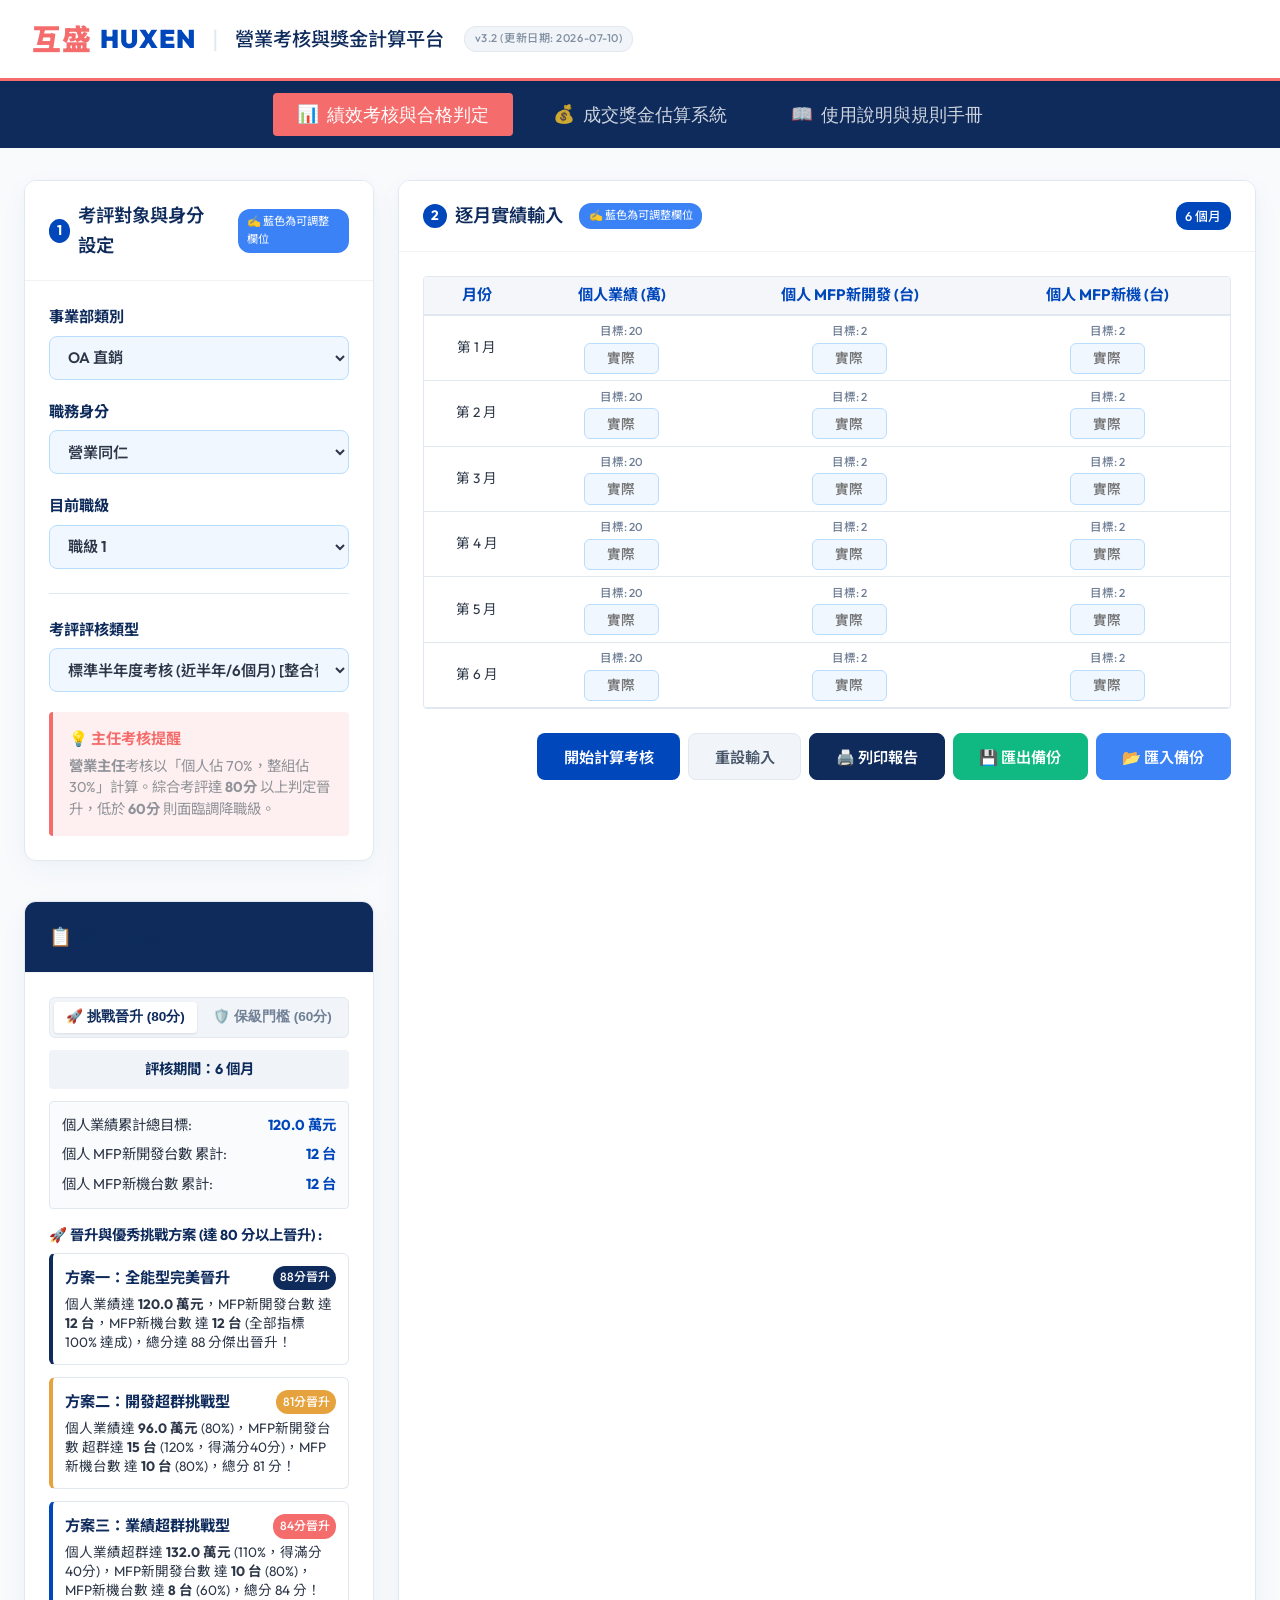
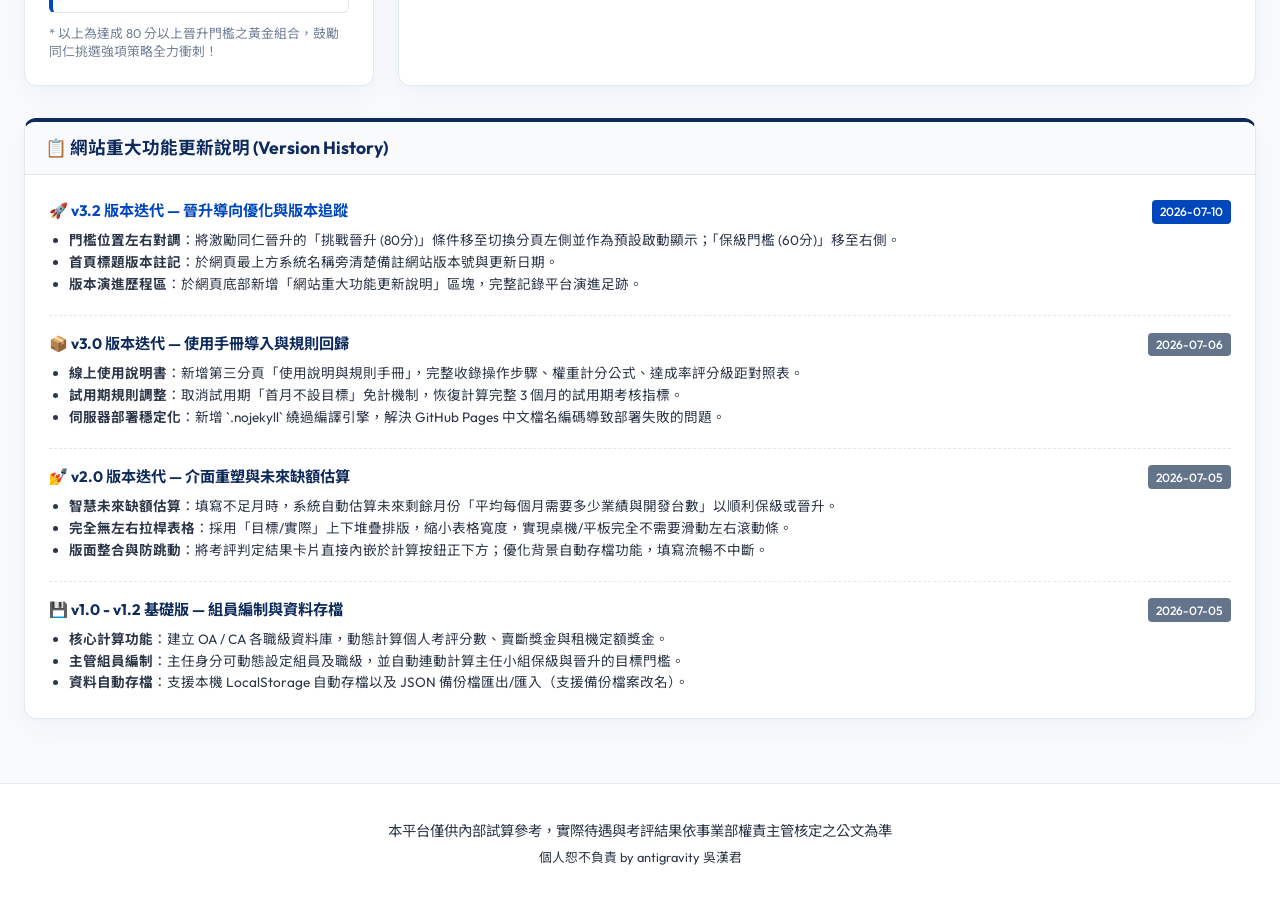
==== commit aeac6f18: "UX: Rename alert note to '主任考核提醒' and Card 2 header to '晉升&保級小助手'" ====
--- a/index.html
+++ b/index.html
@@ -105,7 +105,7 @@
 
 
               <div class="note-box alert-note">
-                <h4>💡 考核說明</h4>
+                <h4>💡 主任考核提醒</h4>
                 <p><strong>營業主任</strong>考核以「個人佔 70%，整組佔 30%」計算。綜合考評達 <strong>80分</strong> 以上判定晉升，低於 <strong>60分</strong> 則面臨調降職級。</p>
               </div>
             </div>
@@ -114,7 +114,7 @@
           <!-- Card 2: Passing Condition Reference (Avoid Demotion) -->
           <div class="card ref-card mt-3">
             <div class="card-header bg-navy text-white">
-              <h3>📋 考評指標合格與挑戰門檻</h3>
+              <h3>📋 晉升&保級小助手</h3>
             </div>
             <div class="card-body" id="pass-conditions-content">
               <!-- Dynamically populated by JS -->
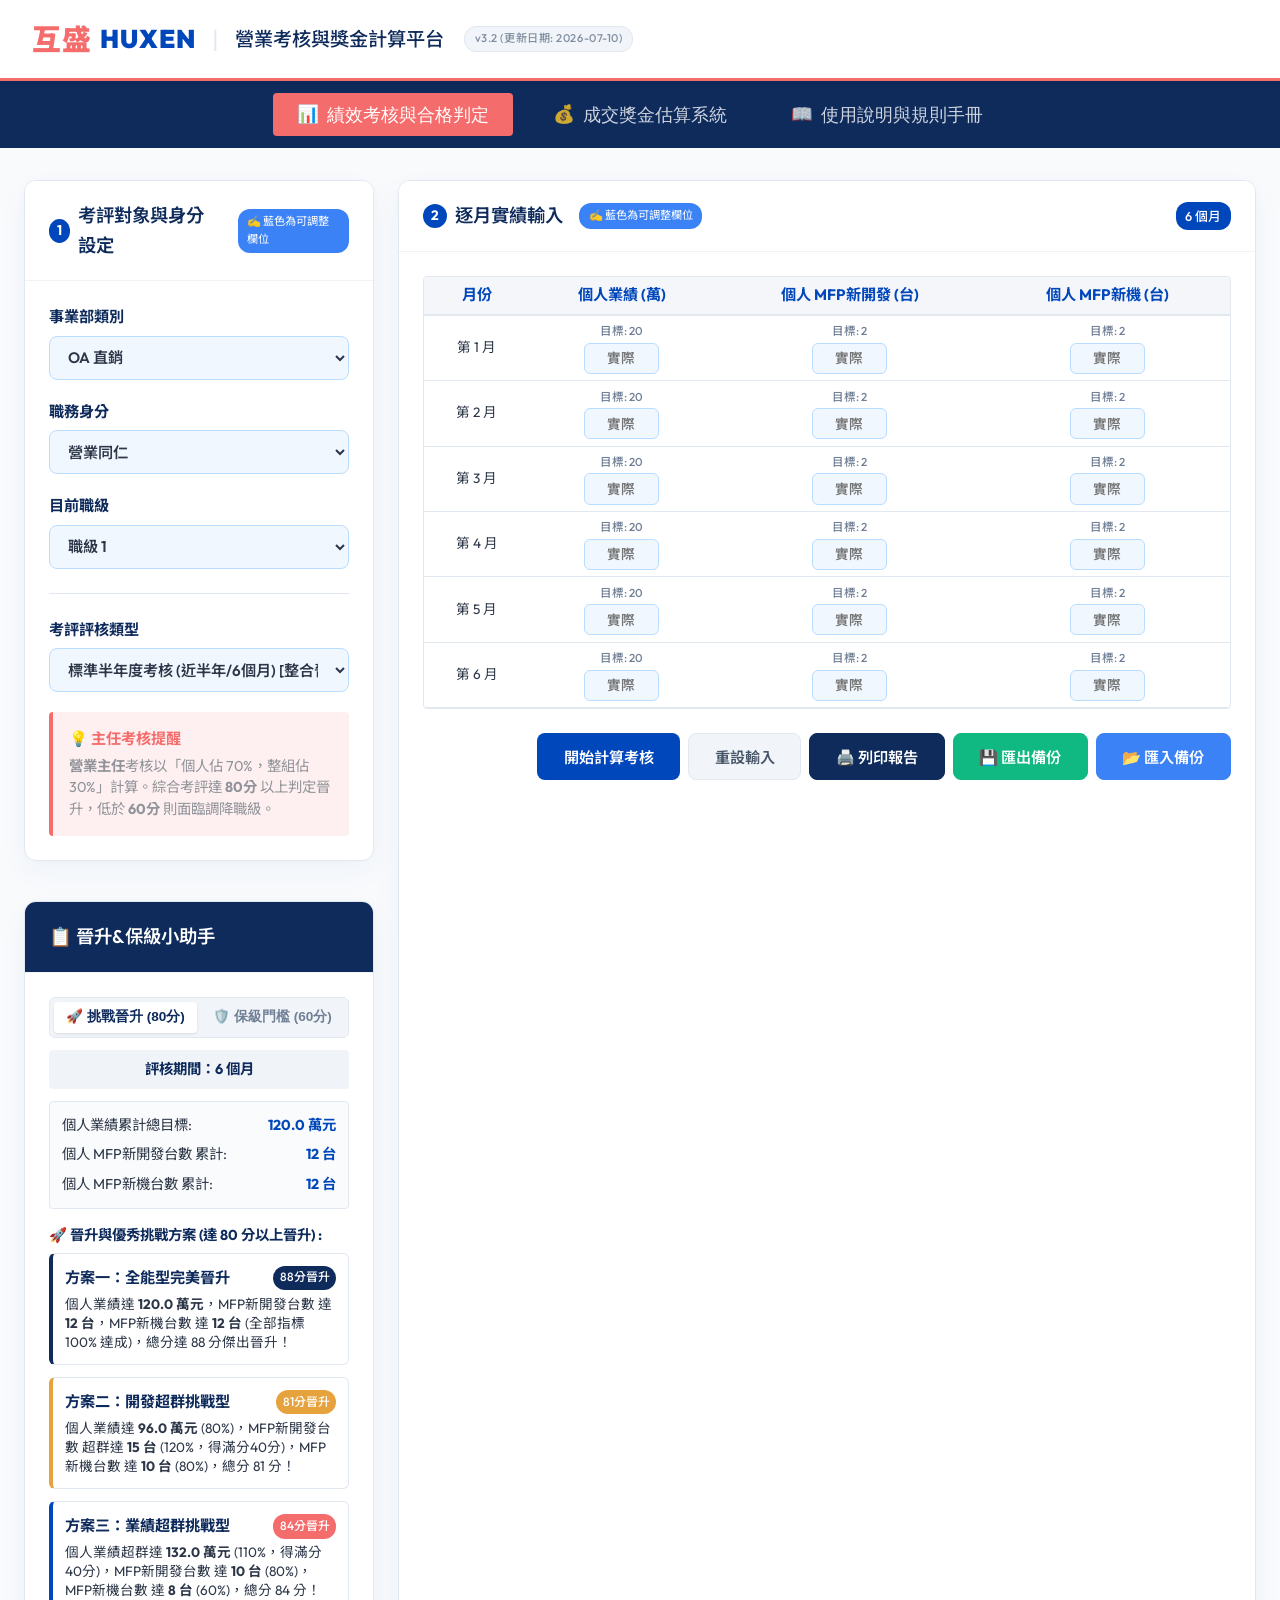
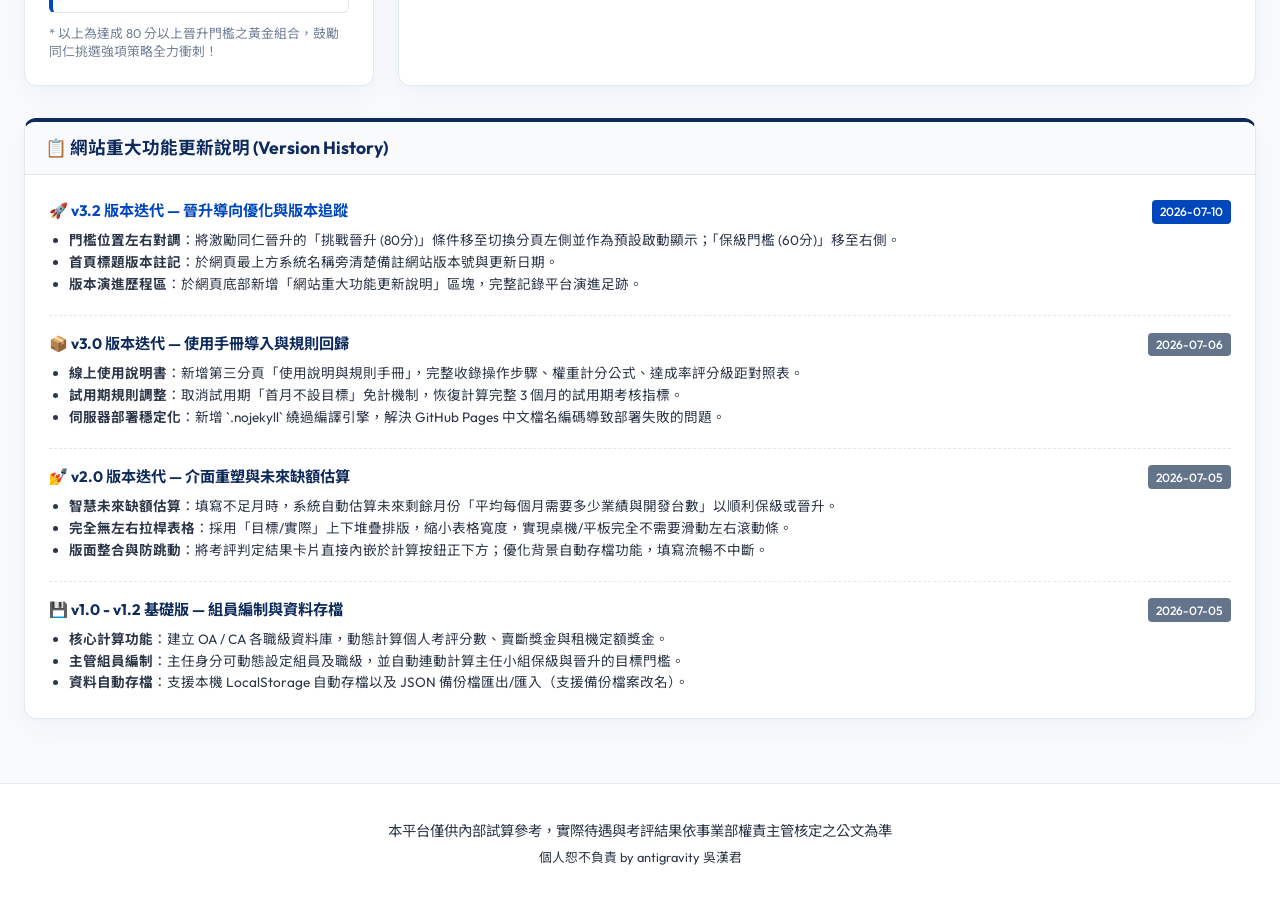
==== commit 28574fe5: "Design: Rename total commission card header to '獎金計算結果'" ====
--- a/index.html
+++ b/index.html
@@ -4,6 +4,8 @@
   <meta charset="UTF-8">
   <meta name="viewport" content="width=device-width, initial-scale=1.0">
   <title>互盛 HUXEN | 營業同仁成交獎金與績效考核計算平台</title>
+  <!-- favicon -->
+  <link rel="icon" type="image/svg+xml" href="[data-uri]">
   <!-- Google Fonts: Outfit & Noto Sans TC -->
   <link rel="preconnect" href="https://fonts.googleapis.com">
   <link rel="preconnect" href="https://fonts.gstatic.com" crossorigin>
@@ -372,7 +374,7 @@
         <!-- Total Commission Dashboard -->
         <div class="card total-card">
           <div class="card-header bg-red text-white">
-            <h3>🏆 佣金與獎金總計結果</h3>
+            <h3>🏆 獎金計算結果</h3>
           </div>
           <div class="card-body text-center">
             <div class="total-commission-box">
--- a/style.css
+++ b/style.css
@@ -654,6 +654,14 @@
 .text-white {
   color: #ffffff !important;
 }
+
+.card-header.bg-navy h3,
+.card-header.bg-blue h3,
+.card-header.bg-orange h3,
+.card-header.bg-red h3 {
+  color: #ffffff !important;
+}
+
 
 .score-dashboard {
   display: flex;
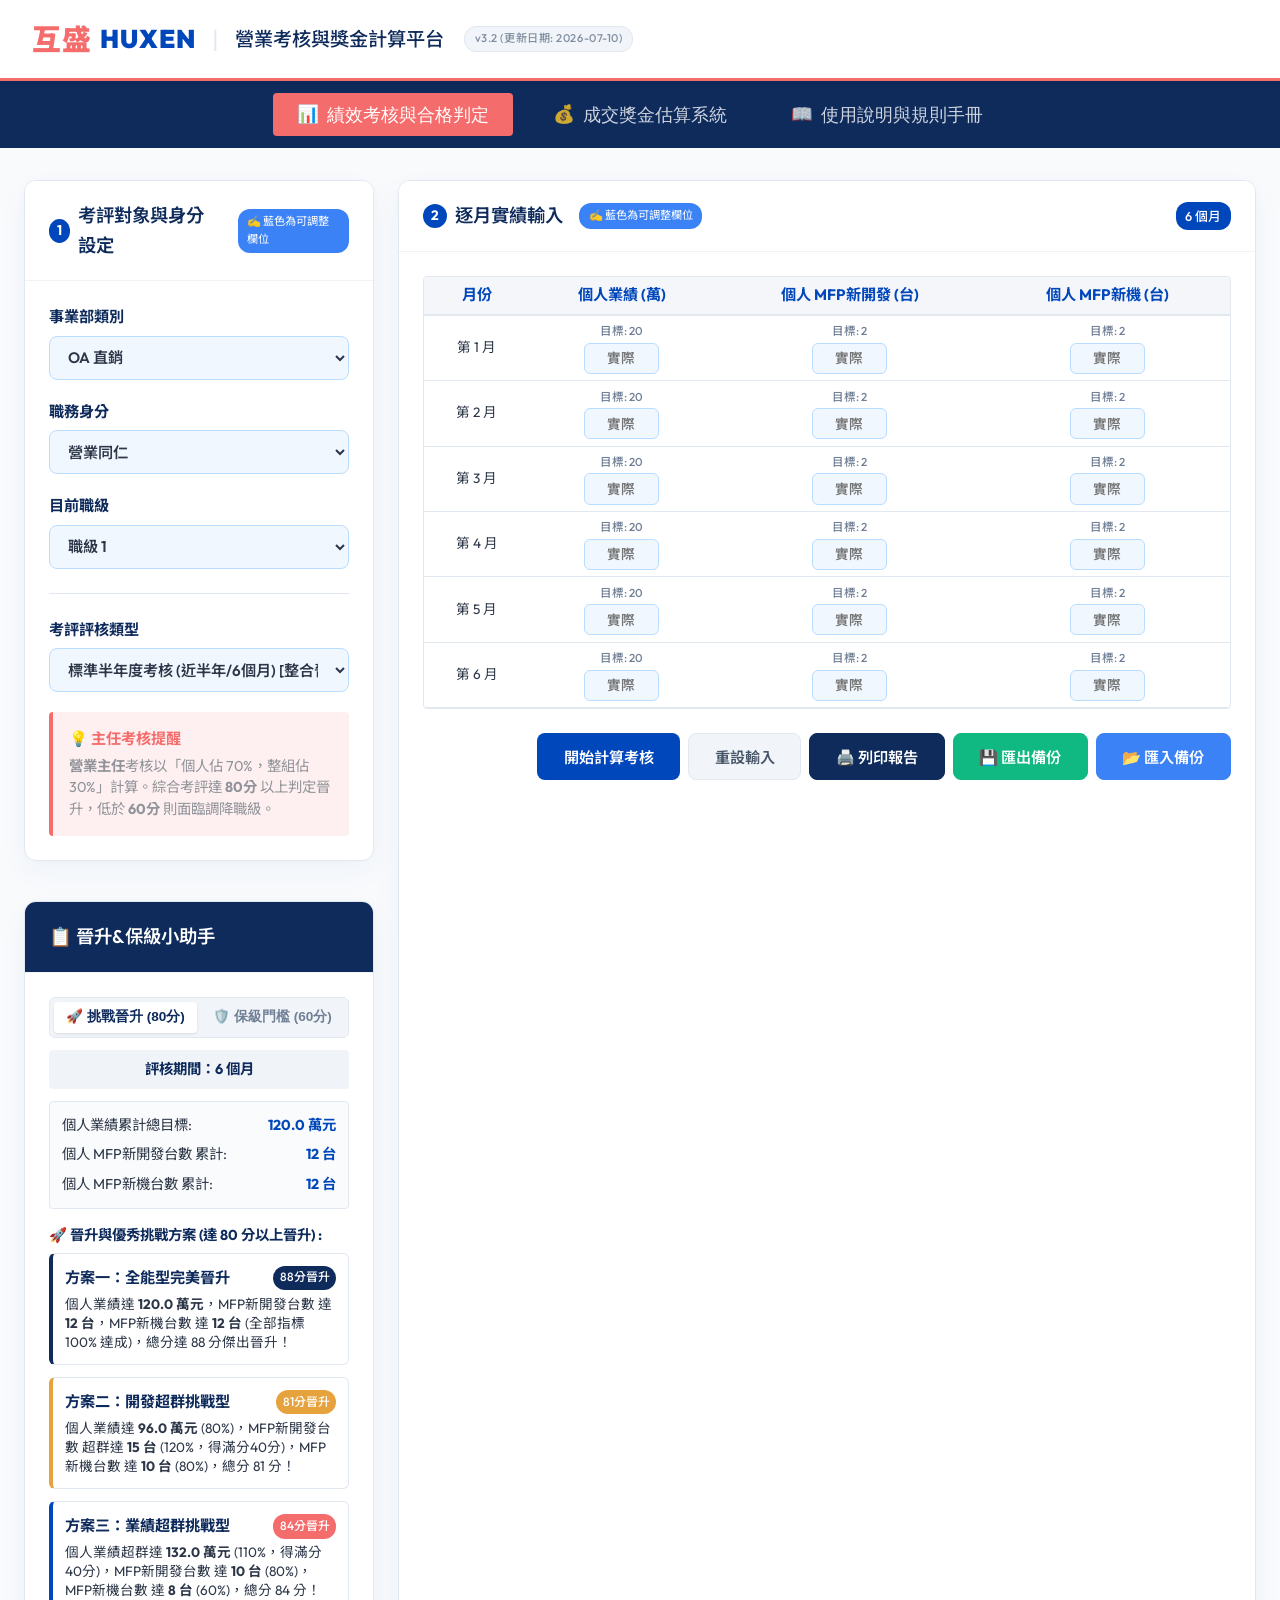
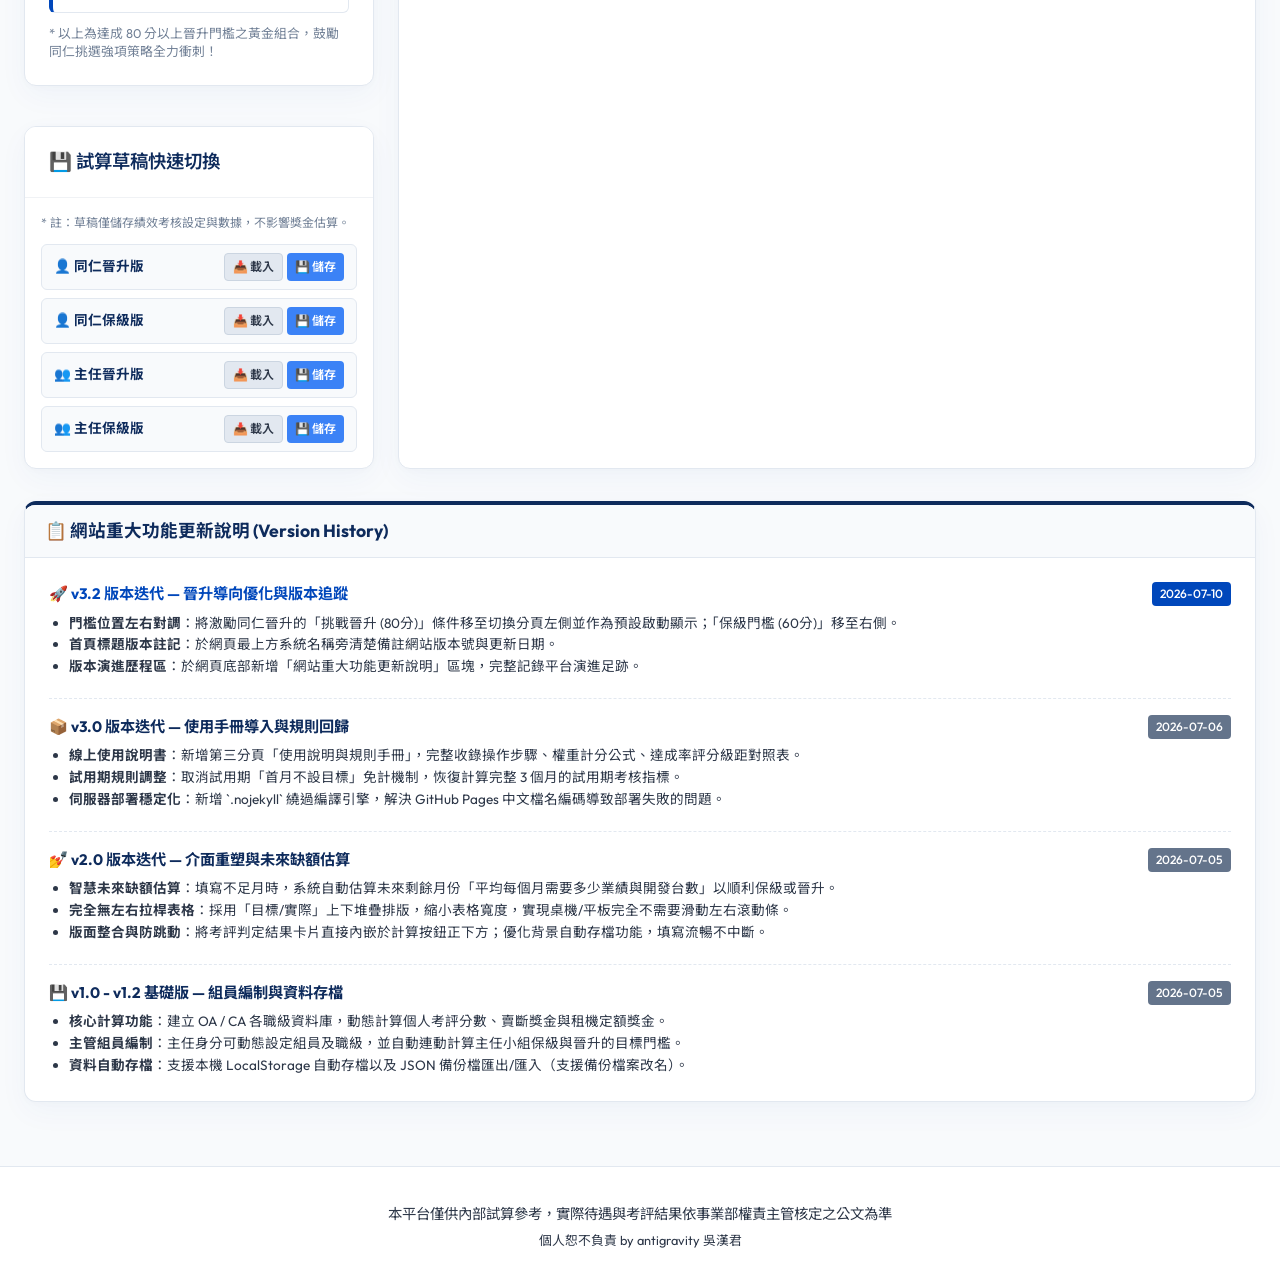
==== commit 495ead06: "Feature: Implement appraisal progress bar, drafts box manager, and supervisor member performance imp" ====
--- a/index.html
+++ b/index.html
@@ -122,7 +122,58 @@
               <!-- Dynamically populated by JS -->
             </div>
           </div>
-        </div>
+
+          <!-- Card 3: Drafts Manager -->
+          <div class="card draft-card mt-3">
+            <div class="card-header">
+              <h3>💾 試算草稿快速切換</h3>
+            </div>
+            <div class="card-body" style="padding: 1rem; font-size: 0.85rem; line-height: 1.5;">
+              <p style="margin-bottom: 0.75rem; color: var(--text-muted); font-size: 0.75rem; font-weight: normal;">
+                * 註：草稿僅儲存績效考核設定與數據，不影響獎金估算。
+              </p>
+              
+              <div class="draft-list" style="display: flex; flex-direction: column; gap: 0.5rem;">
+                <!-- Draft 1 -->
+                <div class="draft-row" style="display: flex; justify-content: space-between; align-items: center; background-color: #f8fafc; padding: 0.5rem 0.75rem; border-radius: 6px; border: 1px solid var(--border-color);">
+                  <strong style="color: var(--navy); font-size: 0.85rem;">👤 同仁晉升版</strong>
+                  <div style="display: flex; gap: 0.25rem;">
+                    <button type="button" class="btn" onclick="loadDraft('sales-promo')" style="padding: 0.25rem 0.5rem; font-size: 0.75rem; border-radius: 4px; background-color: #e2e8f0; color: var(--text-dark); border: 1px solid #cbd5e1; transform: none; box-shadow: none; height: 28px; line-height: 1;">📥 載入</button>
+                    <button type="button" class="btn" onclick="saveDraft('sales-promo')" style="padding: 0.25rem 0.5rem; font-size: 0.75rem; border-radius: 4px; background-color: #3b82f6; color: white; border: none; transform: none; box-shadow: none; height: 28px; line-height: 1;">💾 儲存</button>
+                  </div>
+                </div>
+
+                <!-- Draft 2 -->
+                <div class="draft-row" style="display: flex; justify-content: space-between; align-items: center; background-color: #f8fafc; padding: 0.5rem 0.75rem; border-radius: 6px; border: 1px solid var(--border-color);">
+                  <strong style="color: var(--navy); font-size: 0.85rem;">👤 同仁保級版</strong>
+                  <div style="display: flex; gap: 0.25rem;">
+                    <button type="button" class="btn" onclick="loadDraft('sales-pass')" style="padding: 0.25rem 0.5rem; font-size: 0.75rem; border-radius: 4px; background-color: #e2e8f0; color: var(--text-dark); border: 1px solid #cbd5e1; transform: none; box-shadow: none; height: 28px; line-height: 1;">📥 載入</button>
+                    <button type="button" class="btn" onclick="saveDraft('sales-pass')" style="padding: 0.25rem 0.5rem; font-size: 0.75rem; border-radius: 4px; background-color: #3b82f6; color: white; border: none; transform: none; box-shadow: none; height: 28px; line-height: 1;">💾 儲存</button>
+                  </div>
+                </div>
+
+                <!-- Draft 3 -->
+                <div class="draft-row" style="display: flex; justify-content: space-between; align-items: center; background-color: #f8fafc; padding: 0.5rem 0.75rem; border-radius: 6px; border: 1px solid var(--border-color);">
+                  <strong style="color: var(--navy); font-size: 0.85rem;">👥 主任晉升版</strong>
+                  <div style="display: flex; gap: 0.25rem;">
+                    <button type="button" class="btn" onclick="loadDraft('sup-promo')" style="padding: 0.25rem 0.5rem; font-size: 0.75rem; border-radius: 4px; background-color: #e2e8f0; color: var(--text-dark); border: 1px solid #cbd5e1; transform: none; box-shadow: none; height: 28px; line-height: 1;">📥 載入</button>
+                    <button type="button" class="btn" onclick="saveDraft('sup-promo')" style="padding: 0.25rem 0.5rem; font-size: 0.75rem; border-radius: 4px; background-color: #3b82f6; color: white; border: none; transform: none; box-shadow: none; height: 28px; line-height: 1;">💾 儲存</button>
+                  </div>
+                </div>
+
+                <!-- Draft 4 -->
+                <div class="draft-row" style="display: flex; justify-content: space-between; align-items: center; background-color: #f8fafc; padding: 0.5rem 0.75rem; border-radius: 6px; border: 1px solid var(--border-color);">
+                  <strong style="color: var(--navy); font-size: 0.85rem;">👥 主任保級版</strong>
+                  <div style="display: flex; gap: 0.25rem;">
+                    <button type="button" class="btn" onclick="loadDraft('sup-pass')" style="padding: 0.25rem 0.5rem; font-size: 0.75rem; border-radius: 4px; background-color: #e2e8f0; color: var(--text-dark); border: 1px solid #cbd5e1; transform: none; box-shadow: none; height: 28px; line-height: 1;">📥 載入</button>
+                    <button type="button" class="btn" onclick="saveDraft('sup-pass')" style="padding: 0.25rem 0.5rem; font-size: 0.75rem; border-radius: 4px; background-color: #3b82f6; color: white; border: none; transform: none; box-shadow: none; height: 28px; line-height: 1;">💾 儲存</button>
+                  </div>
+                </div>
+              </div>
+            </div>
+          </div>
+        </div>
+
 
 
         <!-- Middle input panel -->
@@ -173,6 +224,43 @@
                   <div class="decision-title">考評判定結果</div>
                   <div class="decision-badge" id="res-decision-badge">--</div>
                   <div class="decision-desc" id="res-decision-desc"></div>
+                </div>
+              </div>
+
+              <!-- Target Achievement Progress Bar -->
+              <div class="progress-dashboard" style="margin: 2rem 0; background-color: #f8fafc; padding: 1.25rem 1.5rem; border: 1px solid var(--border-color); border-radius: 8px; box-shadow: inset 0 1px 3px rgba(0,0,0,0.02);">
+                <h4 style="color: var(--navy); margin-top: 0; margin-bottom: 1.2rem; font-size: 0.95rem; font-weight: 700; display: flex; justify-content: space-between; align-items: center;">
+                  <span>📊 考評目標達成進度條</span>
+                  <span style="font-size: 0.9rem; color: var(--brand-blue); font-weight: 700;" id="progress-status-lbl">目前得分: 0 分</span>
+                </h4>
+                <div class="score-progress-container" style="position: relative; height: 16px; background-color: #e2e8f0; border-radius: 8px; margin: 1.5rem 0 2rem 0; overflow: visible;">
+                  <!-- Red Zone (0-59) -->
+                  <div class="progress-zone red-zone" style="position: absolute; left: 0; top: 0; bottom: 0; width: 60%; background: linear-gradient(90deg, #fca5a5, #ef4444); border-top-left-radius: 8px; border-bottom-left-radius: 8px;"></div>
+                  <!-- Orange Zone (60-79) -->
+                  <div class="progress-zone orange-zone" style="position: absolute; left: 60%; top: 0; bottom: 0; width: 20%; background: linear-gradient(90deg, #fef08a, #eab308);"></div>
+                  <!-- Green Zone (80-100) -->
+                  <div class="progress-zone green-zone" style="position: absolute; left: 80%; top: 0; bottom: 0; width: 20%; background: linear-gradient(90deg, #86efac, #22c55e); border-top-right-radius: 8px; border-bottom-right-radius: 8px;"></div>
+                  
+                  <!-- Marker lines for 60 and 80 -->
+                  <div class="progress-marker-line" style="position: absolute; left: 60%; top: -6px; bottom: -6px; width: 2px; background-color: #1e293b; z-index: 2;"></div>
+                  <div class="progress-marker-line" style="position: absolute; left: 80%; top: -6px; bottom: -6px; width: 2px; background-color: #1e293b; z-index: 2;"></div>
+                  
+                  <!-- Marker text labels -->
+                  <div style="position: absolute; left: 60%; top: -22px; transform: translateX(-50%); font-size: 0.75rem; color: #475569; font-weight: bold; white-space: nowrap;">60分 保級</div>
+                  <div style="position: absolute; left: 80%; top: -22px; transform: translateX(-50%); font-size: 0.75rem; color: #475569; font-weight: bold; white-space: nowrap;">80分 晉升</div>
+
+                  <!-- Current Score Pointer -->
+                  <div id="score-pointer" style="position: absolute; left: 0%; top: 50%; transform: translate(-50%, -50%); z-index: 3; transition: left 0.6s cubic-bezier(0.25, 0.8, 0.25, 1); display: flex; flex-direction: column; align-items: center; overflow: visible;">
+                    <!-- Pin head -->
+                    <div style="width: 18px; height: 18px; background-color: var(--navy); border: 3px solid #ffffff; border-radius: 50%; box-shadow: 0 2px 5px rgba(0,0,0,0.4); margin-bottom: 2px;"></div>
+                    <!-- Tooltip score -->
+                    <div id="pointer-score-tip" style="position: absolute; top: 20px; background-color: var(--navy); color: #ffffff; padding: 2px 6px; border-radius: 4px; font-size: 0.75rem; font-weight: 700; white-space: nowrap; box-shadow: 0 2px 4px rgba(0,0,0,0.25);">0分</div>
+                  </div>
+                </div>
+                <div style="display: flex; justify-content: space-between; font-size: 0.75rem; color: var(--text-muted); line-height: 1.4; border-top: 1px dashed #cbd5e1; padding-top: 0.75rem;">
+                  <span style="color: #ef4444; font-weight: 500;">🚨 60分以下：降級警示區</span>
+                  <span style="color: #ca8a04; font-weight: 500;">🛡️ 60~79分：安全保級區</span>
+                  <span style="color: #16a34a; font-weight: 500;">🚀 80分以上：挑戰晉升區</span>
                 </div>
               </div>
 
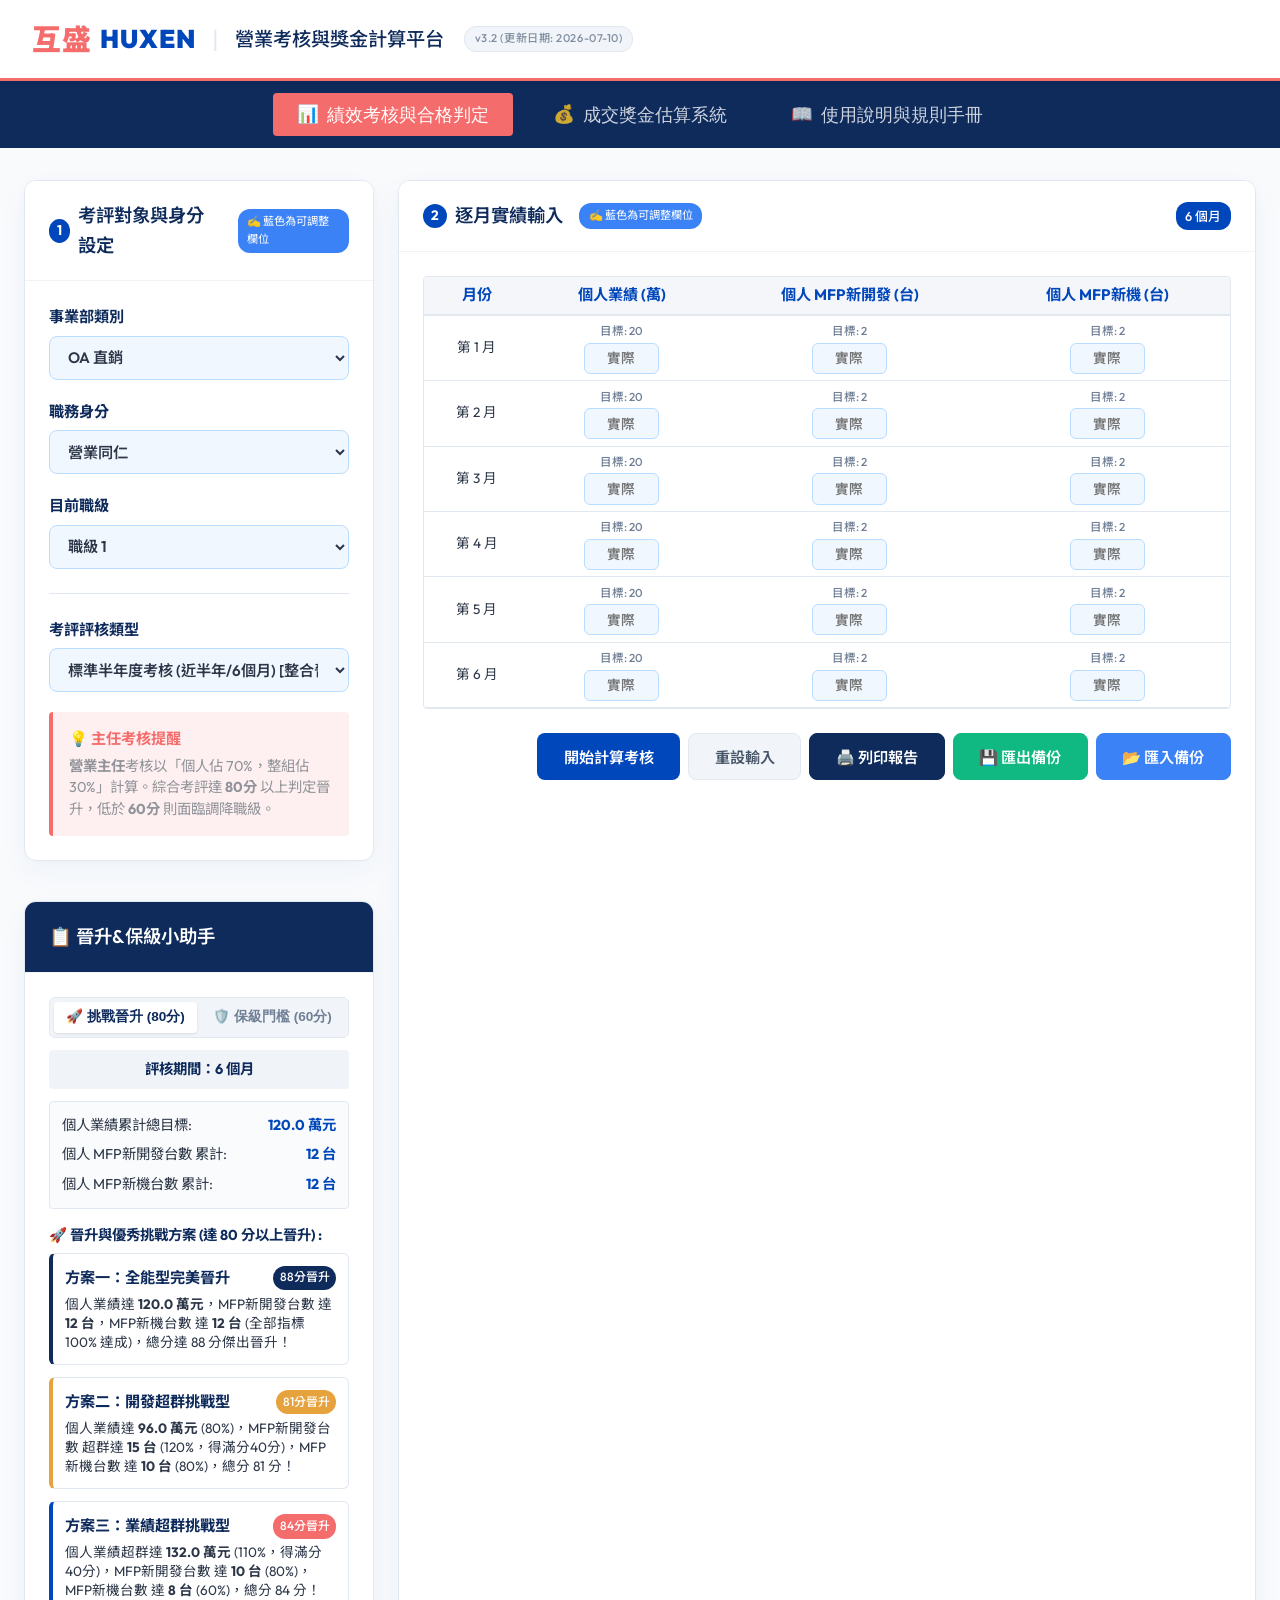
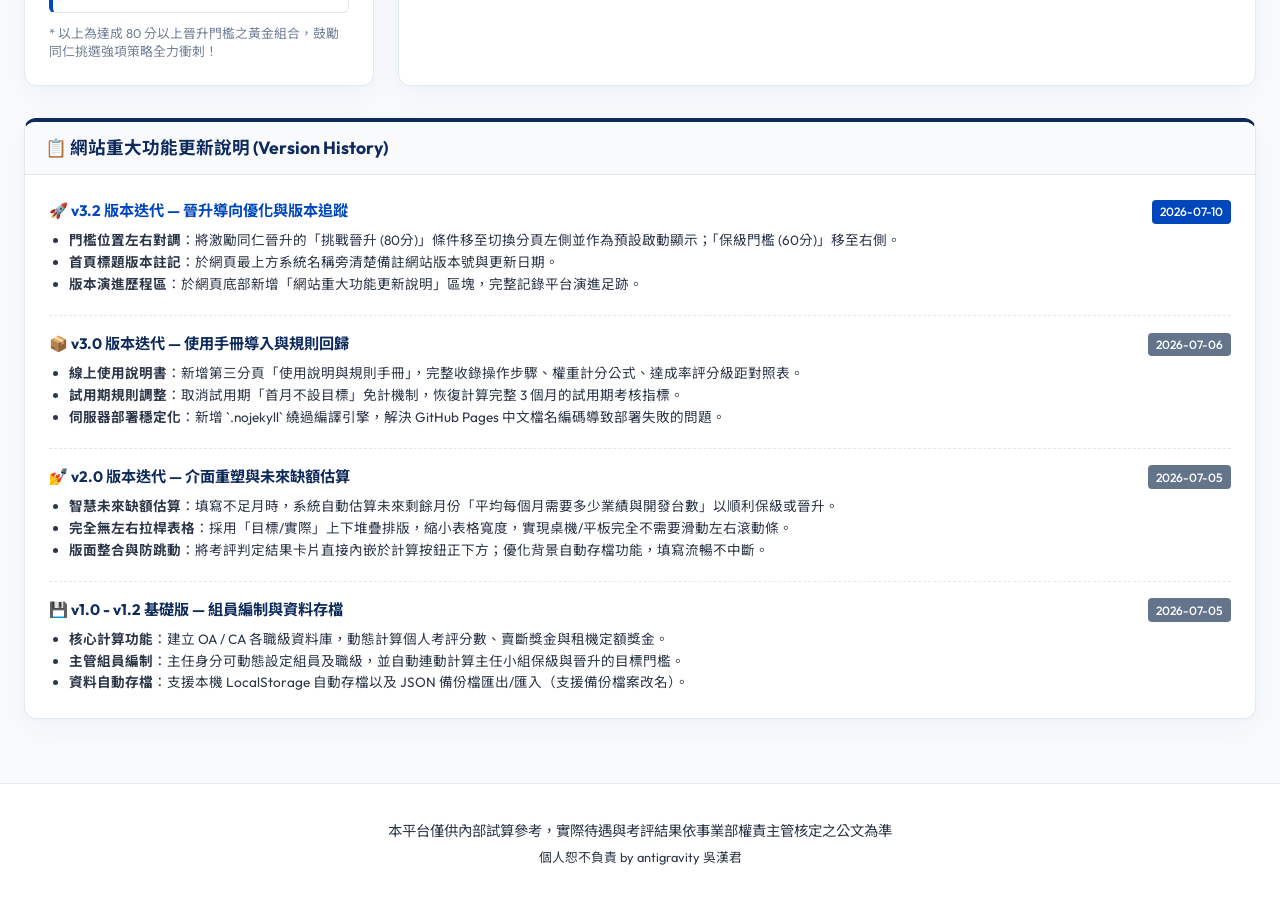
==== commit 25bd42ff: "Design: Simplify UI by removing drafts card and progress bar as requested" ====
--- a/index.html
+++ b/index.html
@@ -122,57 +122,8 @@
               <!-- Dynamically populated by JS -->
             </div>
           </div>
-
-          <!-- Card 3: Drafts Manager -->
-          <div class="card draft-card mt-3">
-            <div class="card-header">
-              <h3>💾 試算草稿快速切換</h3>
-            </div>
-            <div class="card-body" style="padding: 1rem; font-size: 0.85rem; line-height: 1.5;">
-              <p style="margin-bottom: 0.75rem; color: var(--text-muted); font-size: 0.75rem; font-weight: normal;">
-                * 註：草稿僅儲存績效考核設定與數據，不影響獎金估算。
-              </p>
-              
-              <div class="draft-list" style="display: flex; flex-direction: column; gap: 0.5rem;">
-                <!-- Draft 1 -->
-                <div class="draft-row" style="display: flex; justify-content: space-between; align-items: center; background-color: #f8fafc; padding: 0.5rem 0.75rem; border-radius: 6px; border: 1px solid var(--border-color);">
-                  <strong style="color: var(--navy); font-size: 0.85rem;">👤 同仁晉升版</strong>
-                  <div style="display: flex; gap: 0.25rem;">
-                    <button type="button" class="btn" onclick="loadDraft('sales-promo')" style="padding: 0.25rem 0.5rem; font-size: 0.75rem; border-radius: 4px; background-color: #e2e8f0; color: var(--text-dark); border: 1px solid #cbd5e1; transform: none; box-shadow: none; height: 28px; line-height: 1;">📥 載入</button>
-                    <button type="button" class="btn" onclick="saveDraft('sales-promo')" style="padding: 0.25rem 0.5rem; font-size: 0.75rem; border-radius: 4px; background-color: #3b82f6; color: white; border: none; transform: none; box-shadow: none; height: 28px; line-height: 1;">💾 儲存</button>
-                  </div>
-                </div>
-
-                <!-- Draft 2 -->
-                <div class="draft-row" style="display: flex; justify-content: space-between; align-items: center; background-color: #f8fafc; padding: 0.5rem 0.75rem; border-radius: 6px; border: 1px solid var(--border-color);">
-                  <strong style="color: var(--navy); font-size: 0.85rem;">👤 同仁保級版</strong>
-                  <div style="display: flex; gap: 0.25rem;">
-                    <button type="button" class="btn" onclick="loadDraft('sales-pass')" style="padding: 0.25rem 0.5rem; font-size: 0.75rem; border-radius: 4px; background-color: #e2e8f0; color: var(--text-dark); border: 1px solid #cbd5e1; transform: none; box-shadow: none; height: 28px; line-height: 1;">📥 載入</button>
-                    <button type="button" class="btn" onclick="saveDraft('sales-pass')" style="padding: 0.25rem 0.5rem; font-size: 0.75rem; border-radius: 4px; background-color: #3b82f6; color: white; border: none; transform: none; box-shadow: none; height: 28px; line-height: 1;">💾 儲存</button>
-                  </div>
-                </div>
-
-                <!-- Draft 3 -->
-                <div class="draft-row" style="display: flex; justify-content: space-between; align-items: center; background-color: #f8fafc; padding: 0.5rem 0.75rem; border-radius: 6px; border: 1px solid var(--border-color);">
-                  <strong style="color: var(--navy); font-size: 0.85rem;">👥 主任晉升版</strong>
-                  <div style="display: flex; gap: 0.25rem;">
-                    <button type="button" class="btn" onclick="loadDraft('sup-promo')" style="padding: 0.25rem 0.5rem; font-size: 0.75rem; border-radius: 4px; background-color: #e2e8f0; color: var(--text-dark); border: 1px solid #cbd5e1; transform: none; box-shadow: none; height: 28px; line-height: 1;">📥 載入</button>
-                    <button type="button" class="btn" onclick="saveDraft('sup-promo')" style="padding: 0.25rem 0.5rem; font-size: 0.75rem; border-radius: 4px; background-color: #3b82f6; color: white; border: none; transform: none; box-shadow: none; height: 28px; line-height: 1;">💾 儲存</button>
-                  </div>
-                </div>
-
-                <!-- Draft 4 -->
-                <div class="draft-row" style="display: flex; justify-content: space-between; align-items: center; background-color: #f8fafc; padding: 0.5rem 0.75rem; border-radius: 6px; border: 1px solid var(--border-color);">
-                  <strong style="color: var(--navy); font-size: 0.85rem;">👥 主任保級版</strong>
-                  <div style="display: flex; gap: 0.25rem;">
-                    <button type="button" class="btn" onclick="loadDraft('sup-pass')" style="padding: 0.25rem 0.5rem; font-size: 0.75rem; border-radius: 4px; background-color: #e2e8f0; color: var(--text-dark); border: 1px solid #cbd5e1; transform: none; box-shadow: none; height: 28px; line-height: 1;">📥 載入</button>
-                    <button type="button" class="btn" onclick="saveDraft('sup-pass')" style="padding: 0.25rem 0.5rem; font-size: 0.75rem; border-radius: 4px; background-color: #3b82f6; color: white; border: none; transform: none; box-shadow: none; height: 28px; line-height: 1;">💾 儲存</button>
-                  </div>
-                </div>
-              </div>
-            </div>
-          </div>
-        </div>
+        </div>
+
 
 
 
@@ -226,44 +177,6 @@
                   <div class="decision-desc" id="res-decision-desc"></div>
                 </div>
               </div>
-
-              <!-- Target Achievement Progress Bar -->
-              <div class="progress-dashboard" style="margin: 2rem 0; background-color: #f8fafc; padding: 1.25rem 1.5rem; border: 1px solid var(--border-color); border-radius: 8px; box-shadow: inset 0 1px 3px rgba(0,0,0,0.02);">
-                <h4 style="color: var(--navy); margin-top: 0; margin-bottom: 1.2rem; font-size: 0.95rem; font-weight: 700; display: flex; justify-content: space-between; align-items: center;">
-                  <span>📊 考評目標達成進度條</span>
-                  <span style="font-size: 0.9rem; color: var(--brand-blue); font-weight: 700;" id="progress-status-lbl">目前得分: 0 分</span>
-                </h4>
-                <div class="score-progress-container" style="position: relative; height: 16px; background-color: #e2e8f0; border-radius: 8px; margin: 1.5rem 0 2rem 0; overflow: visible;">
-                  <!-- Red Zone (0-59) -->
-                  <div class="progress-zone red-zone" style="position: absolute; left: 0; top: 0; bottom: 0; width: 60%; background: linear-gradient(90deg, #fca5a5, #ef4444); border-top-left-radius: 8px; border-bottom-left-radius: 8px;"></div>
-                  <!-- Orange Zone (60-79) -->
-                  <div class="progress-zone orange-zone" style="position: absolute; left: 60%; top: 0; bottom: 0; width: 20%; background: linear-gradient(90deg, #fef08a, #eab308);"></div>
-                  <!-- Green Zone (80-100) -->
-                  <div class="progress-zone green-zone" style="position: absolute; left: 80%; top: 0; bottom: 0; width: 20%; background: linear-gradient(90deg, #86efac, #22c55e); border-top-right-radius: 8px; border-bottom-right-radius: 8px;"></div>
-                  
-                  <!-- Marker lines for 60 and 80 -->
-                  <div class="progress-marker-line" style="position: absolute; left: 60%; top: -6px; bottom: -6px; width: 2px; background-color: #1e293b; z-index: 2;"></div>
-                  <div class="progress-marker-line" style="position: absolute; left: 80%; top: -6px; bottom: -6px; width: 2px; background-color: #1e293b; z-index: 2;"></div>
-                  
-                  <!-- Marker text labels -->
-                  <div style="position: absolute; left: 60%; top: -22px; transform: translateX(-50%); font-size: 0.75rem; color: #475569; font-weight: bold; white-space: nowrap;">60分 保級</div>
-                  <div style="position: absolute; left: 80%; top: -22px; transform: translateX(-50%); font-size: 0.75rem; color: #475569; font-weight: bold; white-space: nowrap;">80分 晉升</div>
-
-                  <!-- Current Score Pointer -->
-                  <div id="score-pointer" style="position: absolute; left: 0%; top: 50%; transform: translate(-50%, -50%); z-index: 3; transition: left 0.6s cubic-bezier(0.25, 0.8, 0.25, 1); display: flex; flex-direction: column; align-items: center; overflow: visible;">
-                    <!-- Pin head -->
-                    <div style="width: 18px; height: 18px; background-color: var(--navy); border: 3px solid #ffffff; border-radius: 50%; box-shadow: 0 2px 5px rgba(0,0,0,0.4); margin-bottom: 2px;"></div>
-                    <!-- Tooltip score -->
-                    <div id="pointer-score-tip" style="position: absolute; top: 20px; background-color: var(--navy); color: #ffffff; padding: 2px 6px; border-radius: 4px; font-size: 0.75rem; font-weight: 700; white-space: nowrap; box-shadow: 0 2px 4px rgba(0,0,0,0.25);">0分</div>
-                  </div>
-                </div>
-                <div style="display: flex; justify-content: space-between; font-size: 0.75rem; color: var(--text-muted); line-height: 1.4; border-top: 1px dashed #cbd5e1; padding-top: 0.75rem;">
-                  <span style="color: #ef4444; font-weight: 500;">🚨 60分以下：降級警示區</span>
-                  <span style="color: #ca8a04; font-weight: 500;">🛡️ 60~79分：安全保級區</span>
-                  <span style="color: #16a34a; font-weight: 500;">🚀 80分以上：挑戰晉升區</span>
-                </div>
-              </div>
-
               <!-- Score breakdown detail -->
               <h4 class="section-title">指標得分明細</h4>
               <div class="metric-breakdown">
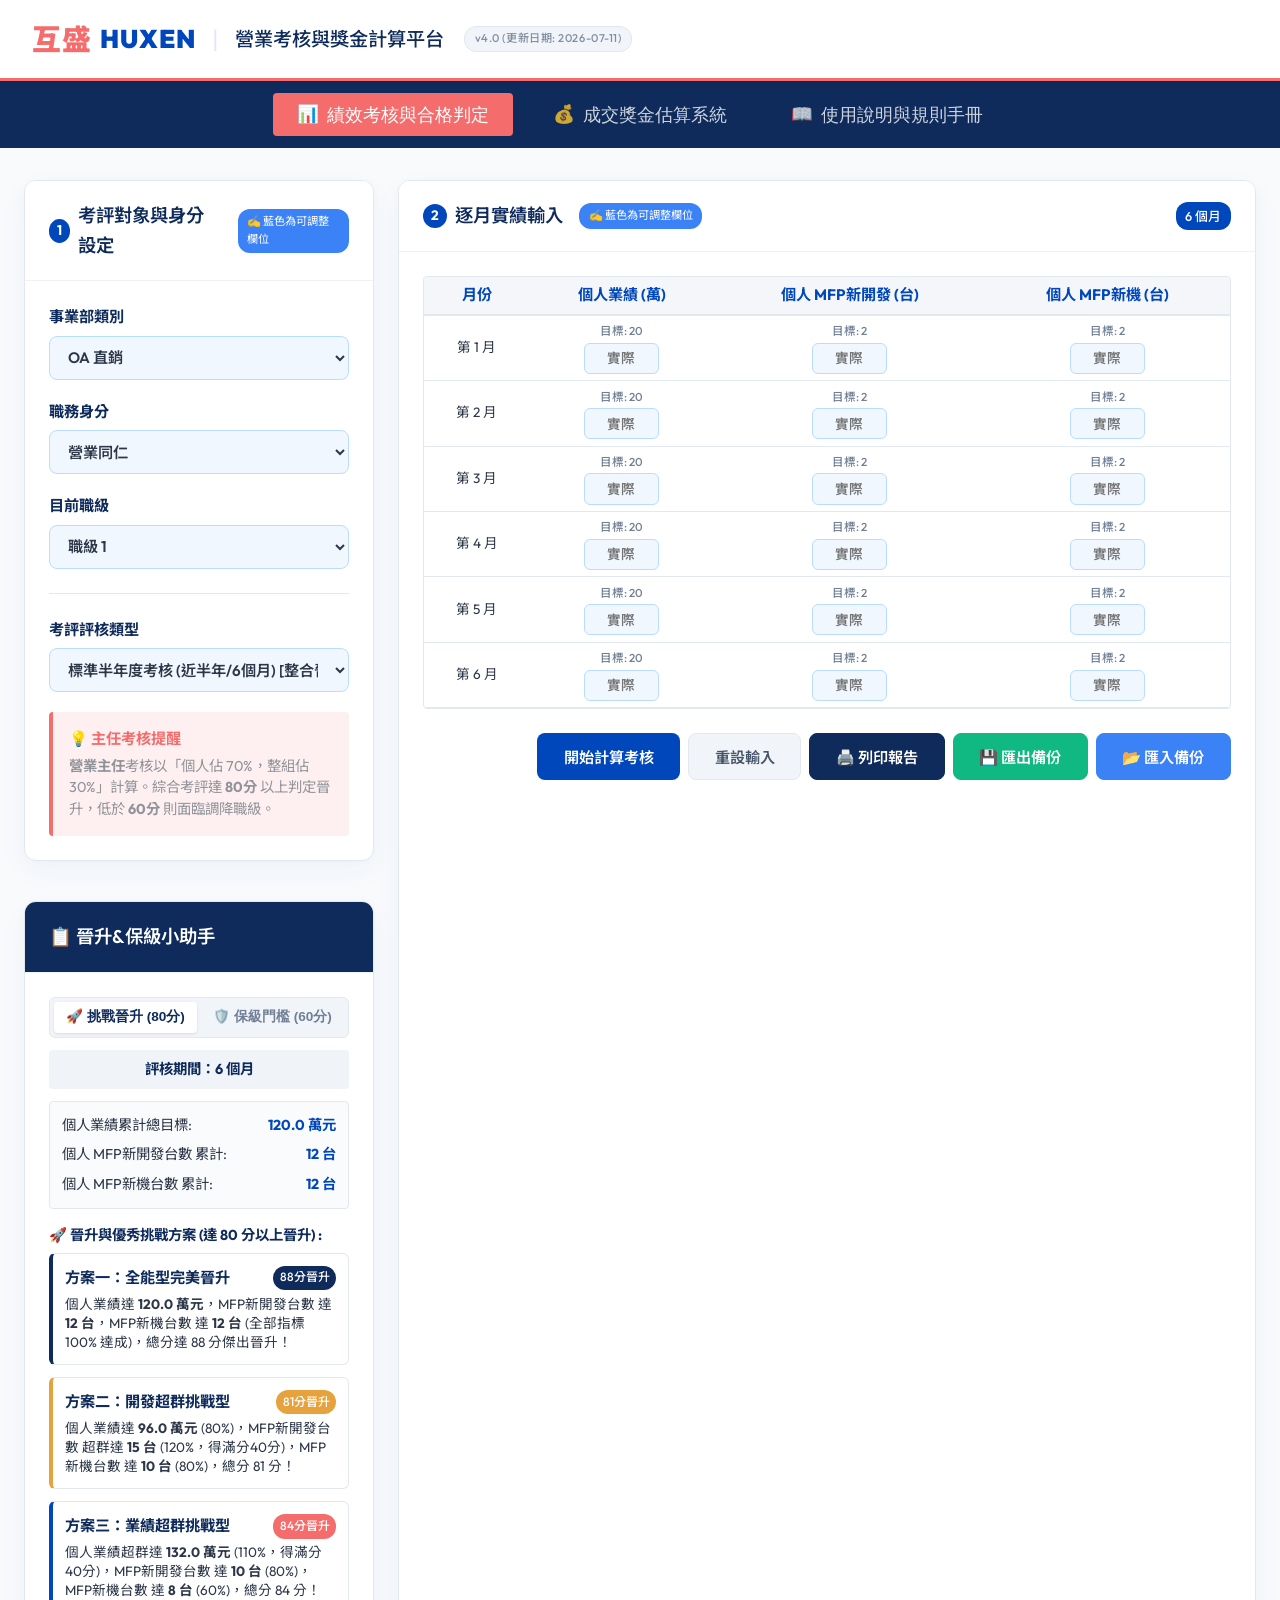
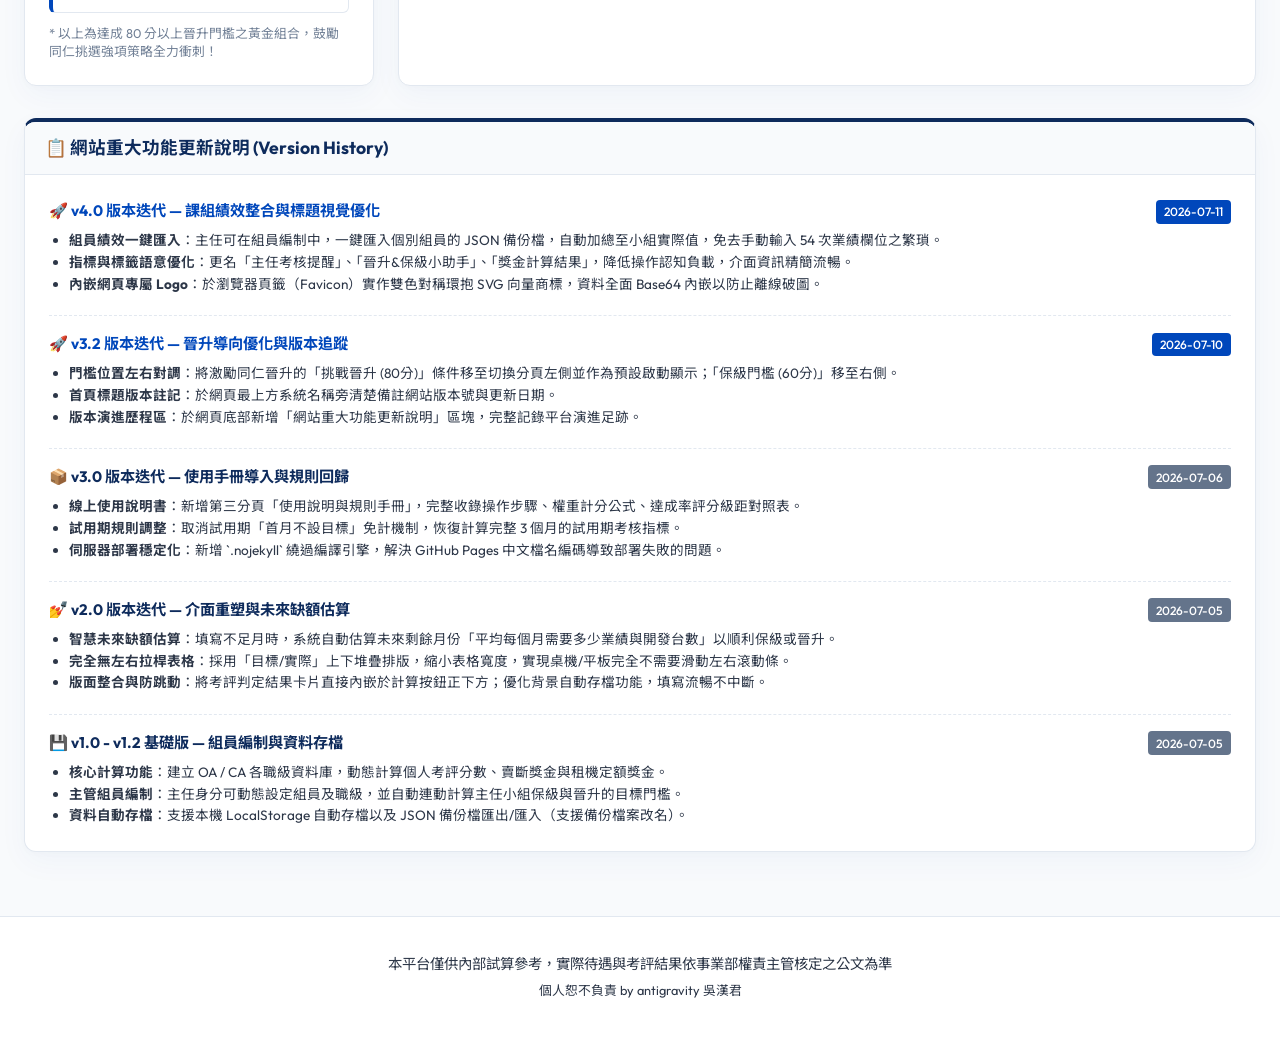
==== commit bf7c989a: "Update: Bump version to v4.0 and add version history log entries" ====
--- a/index.html
+++ b/index.html
@@ -25,7 +25,7 @@
         <span class="logo-group">HUXEN</span>
         <span class="logo-divider">|</span>
         <span class="logo-title">營業考核與獎金計算平台</span>
-        <span class="logo-version">v3.2 (更新日期: 2026-07-10)</span>
+        <span class="logo-version">v4.0 (更新日期: 2026-07-11)</span>
       </div>
     </div>
   </header>
@@ -546,6 +546,18 @@
           
           <div class="changelog-item">
             <div style="display: flex; justify-content: space-between; align-items: center; margin-bottom: 0.4rem;">
+              <strong style="font-size: 0.95rem; color: var(--brand-blue); font-weight: 700;">🚀 v4.0 版本迭代 — 課組績效整合與標題視覺優化</strong>
+              <span class="badge" style="background-color: var(--brand-blue); color: white; padding: 0.15rem 0.5rem; border-radius: 4px; font-weight: 500; font-size: 0.75rem;">2026-07-11</span>
+            </div>
+            <ul style="margin-left: 1.25rem; list-style-type: disc;">
+              <li><strong>組員績效一鍵匯入</strong>：主任可在組員編制中，一鍵匯入個別組員的 JSON 備份檔，自動加總至小組實際值，免去手動輸入 54 次業績欄位之繁瑣。</li>
+              <li><strong>指標與標籤語意優化</strong>：更名「主任考核提醒」、「晉升&保級小助手」、「獎金計算結果」，降低操作認知負載，介面資訊精簡流暢。</li>
+              <li><strong>內嵌網頁專屬 Logo</strong>：於瀏覽器頁籤（Favicon）實作雙色對稱環抱 SVG 向量商標，資料全面 Base64 內嵌以防止離線破圖。</li>
+            </ul>
+          </div>
+
+          <div class="changelog-item" style="border-top: 1px dashed #e2e8f0; padding-top: 1rem;">
+            <div style="display: flex; justify-content: space-between; align-items: center; margin-bottom: 0.4rem;">
               <strong style="font-size: 0.95rem; color: var(--brand-blue); font-weight: 700;">🚀 v3.2 版本迭代 — 晉升導向優化與版本追蹤</strong>
               <span class="badge" style="background-color: var(--brand-blue); color: white; padding: 0.15rem 0.5rem; border-radius: 4px; font-weight: 500; font-size: 0.75rem;">2026-07-10</span>
             </div>
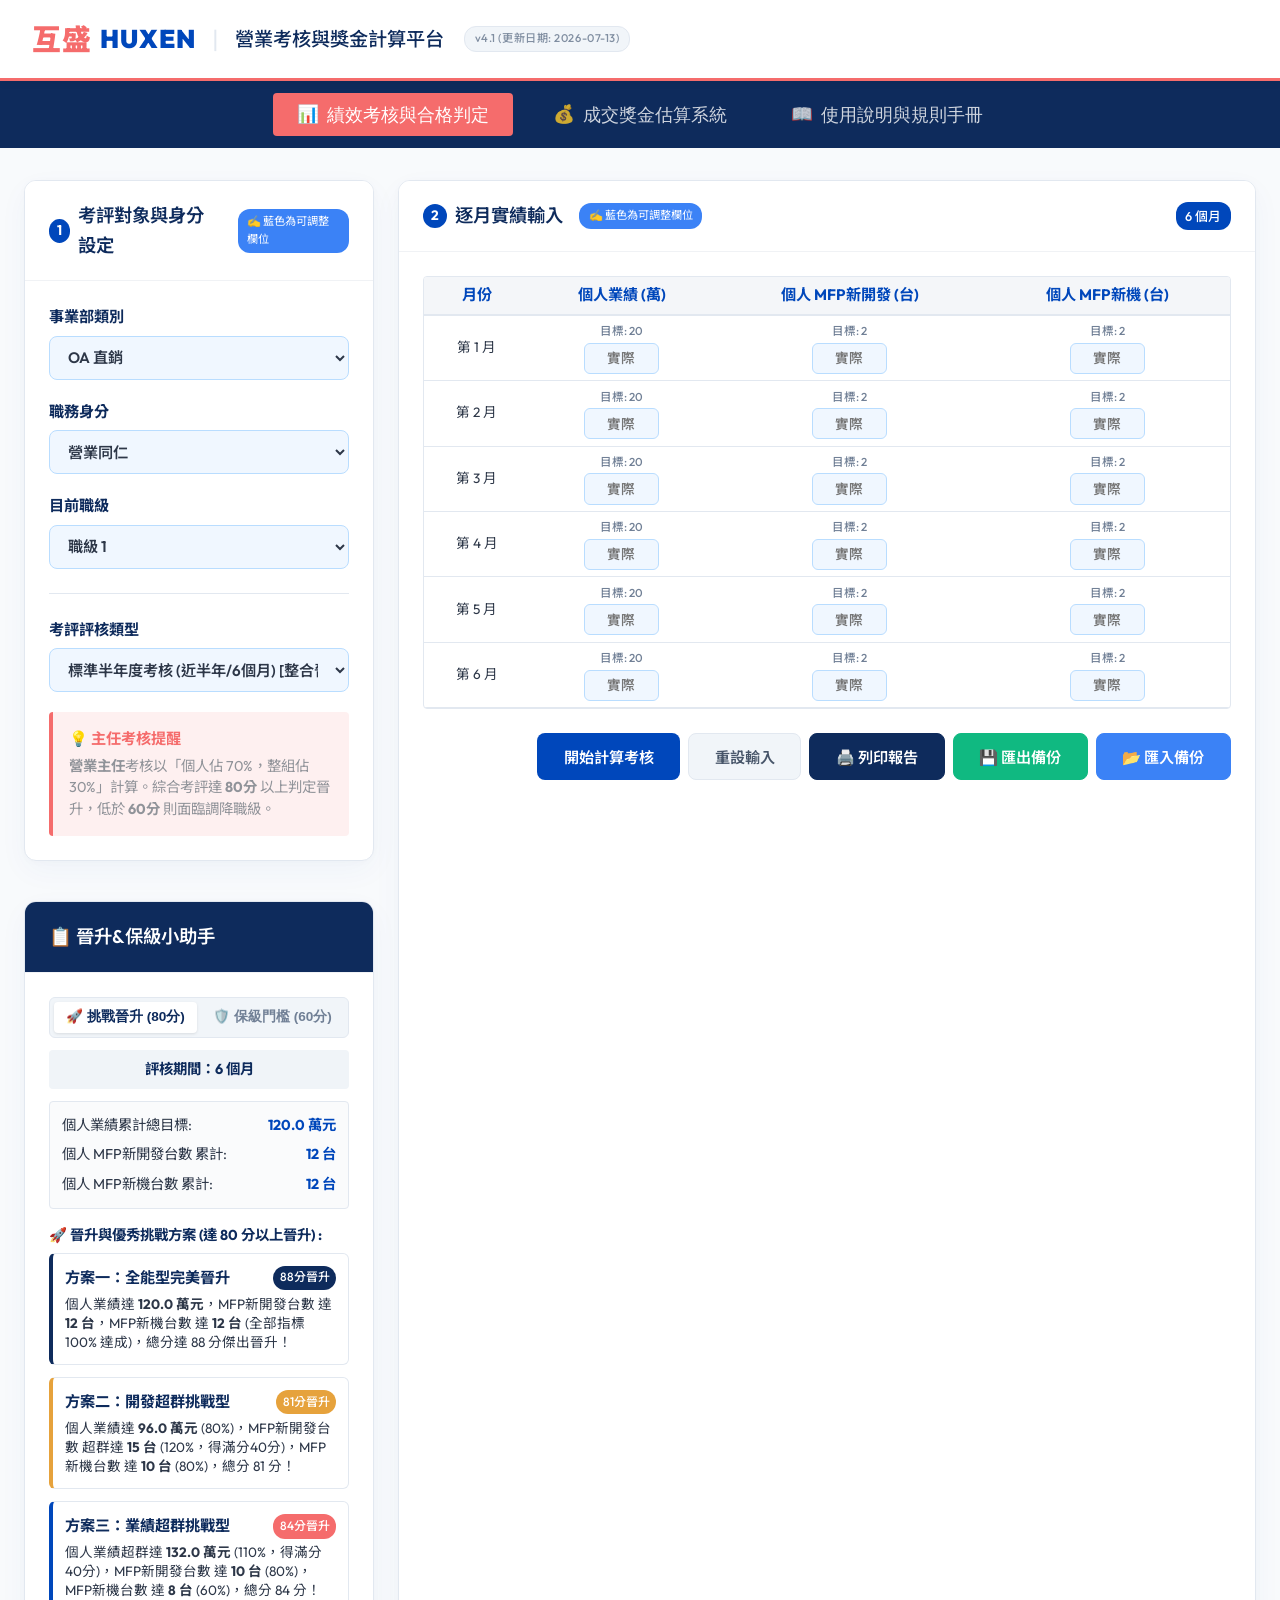
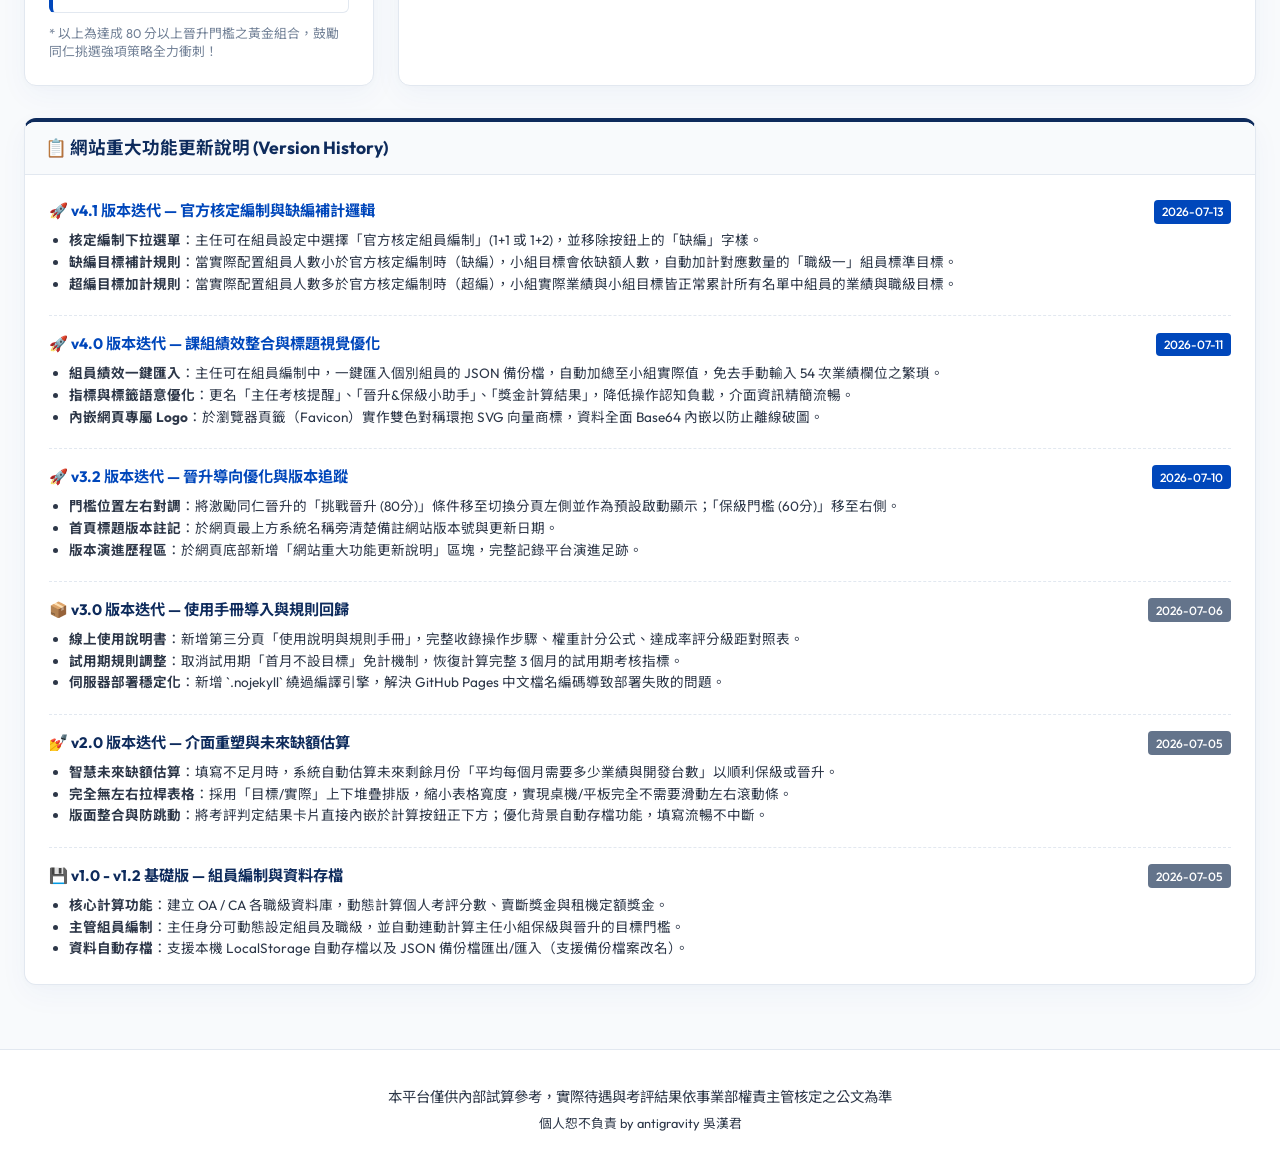
==== commit ef4008d5: "Feature: Add official supervisor headcount limit configuration and implement vacancy/over-staff targ" ====
--- a/index.html
+++ b/index.html
@@ -25,7 +25,7 @@
         <span class="logo-group">HUXEN</span>
         <span class="logo-divider">|</span>
         <span class="logo-title">營業考核與獎金計算平台</span>
-        <span class="logo-version">v4.0 (更新日期: 2026-07-11)</span>
+        <span class="logo-version">v4.1 (更新日期: 2026-07-13)</span>
       </div>
     </div>
   </header>
@@ -86,10 +86,17 @@
               <!-- Supervisor Team Members Config (Only visible when role is supervisor) -->
               <div id="supervisor-team-config-wrap" style="display: none; margin-top: 1.25rem;">
                 <label style="display: block; font-weight: 700; margin-bottom: 0.5rem; color: var(--navy); font-size: 0.95rem;">營業組員編制設定</label>
+                <div style="display: flex; gap: 0.5rem; align-items: center; margin-bottom: 0.75rem;">
+                  <label style="font-weight: 700; color: var(--navy); font-size: 0.85rem; margin: 0; white-space: nowrap;">官方核定組員編制：</label>
+                  <select id="supervisor-headcount-limit" onchange="onHeadcountLimitChange()" style="flex: 1; height: 32px; padding: 0.25rem 0.5rem; font-size: 0.8rem; border-radius: 4px; border: 1px solid var(--border-color); background-color: #ffffff;">
+                    <option value="1">1+1 (組員編制 1 人)</option>
+                    <option value="2" selected>1+2 (組員編制 2 人)</option>
+                  </select>
+                </div>
                 <div id="team-members-list" style="display: flex; flex-direction: column; gap: 0.5rem; margin-bottom: 0.75rem;">
                   <!-- Dynamic Member Rows -->
                 </div>
-                <button type="button" class="btn btn-secondary" onclick="addTeamMember()" style="padding: 0.35rem 0.75rem; font-size: 0.85rem; width: 100%;">＋ 新增組員 / 缺編</button>
+                <button type="button" class="btn btn-secondary" onclick="addTeamMember()" style="padding: 0.35rem 0.75rem; font-size: 0.85rem; width: 100%;">＋ 新增組員</button>
               </div>
 
               <hr class="divider">
@@ -546,6 +553,18 @@
           
           <div class="changelog-item">
             <div style="display: flex; justify-content: space-between; align-items: center; margin-bottom: 0.4rem;">
+              <strong style="font-size: 0.95rem; color: var(--brand-blue); font-weight: 700;">🚀 v4.1 版本迭代 — 官方核定編制與缺編補計邏輯</strong>
+              <span class="badge" style="background-color: var(--brand-blue); color: white; padding: 0.15rem 0.5rem; border-radius: 4px; font-weight: 500; font-size: 0.75rem;">2026-07-13</span>
+            </div>
+            <ul style="margin-left: 1.25rem; list-style-type: disc;">
+              <li><strong>核定編制下拉選單</strong>：主任可在組員設定中選擇「官方核定組員編制」(1+1 或 1+2)，並移除按鈕上的「缺編」字樣。</li>
+              <li><strong>缺編目標補計規則</strong>：當實際配置組員人數小於官方核定編制時（缺編），小組目標會依缺額人數，自動加計對應數量的「職級一」組員標準目標。</li>
+              <li><strong>超編目標加計規則</strong>：當實際配置組員人數多於官方核定編制時（超編），小組實際業績與小組目標皆正常累計所有名單中組員的業績與職級目標。</li>
+            </ul>
+          </div>
+
+          <div class="changelog-item" style="border-top: 1px dashed #e2e8f0; padding-top: 1rem;">
+            <div style="display: flex; justify-content: space-between; align-items: center; margin-bottom: 0.4rem;">
               <strong style="font-size: 0.95rem; color: var(--brand-blue); font-weight: 700;">🚀 v4.0 版本迭代 — 課組績效整合與標題視覺優化</strong>
               <span class="badge" style="background-color: var(--brand-blue); color: white; padding: 0.15rem 0.5rem; border-radius: 4px; font-weight: 500; font-size: 0.75rem;">2026-07-11</span>
             </div>
